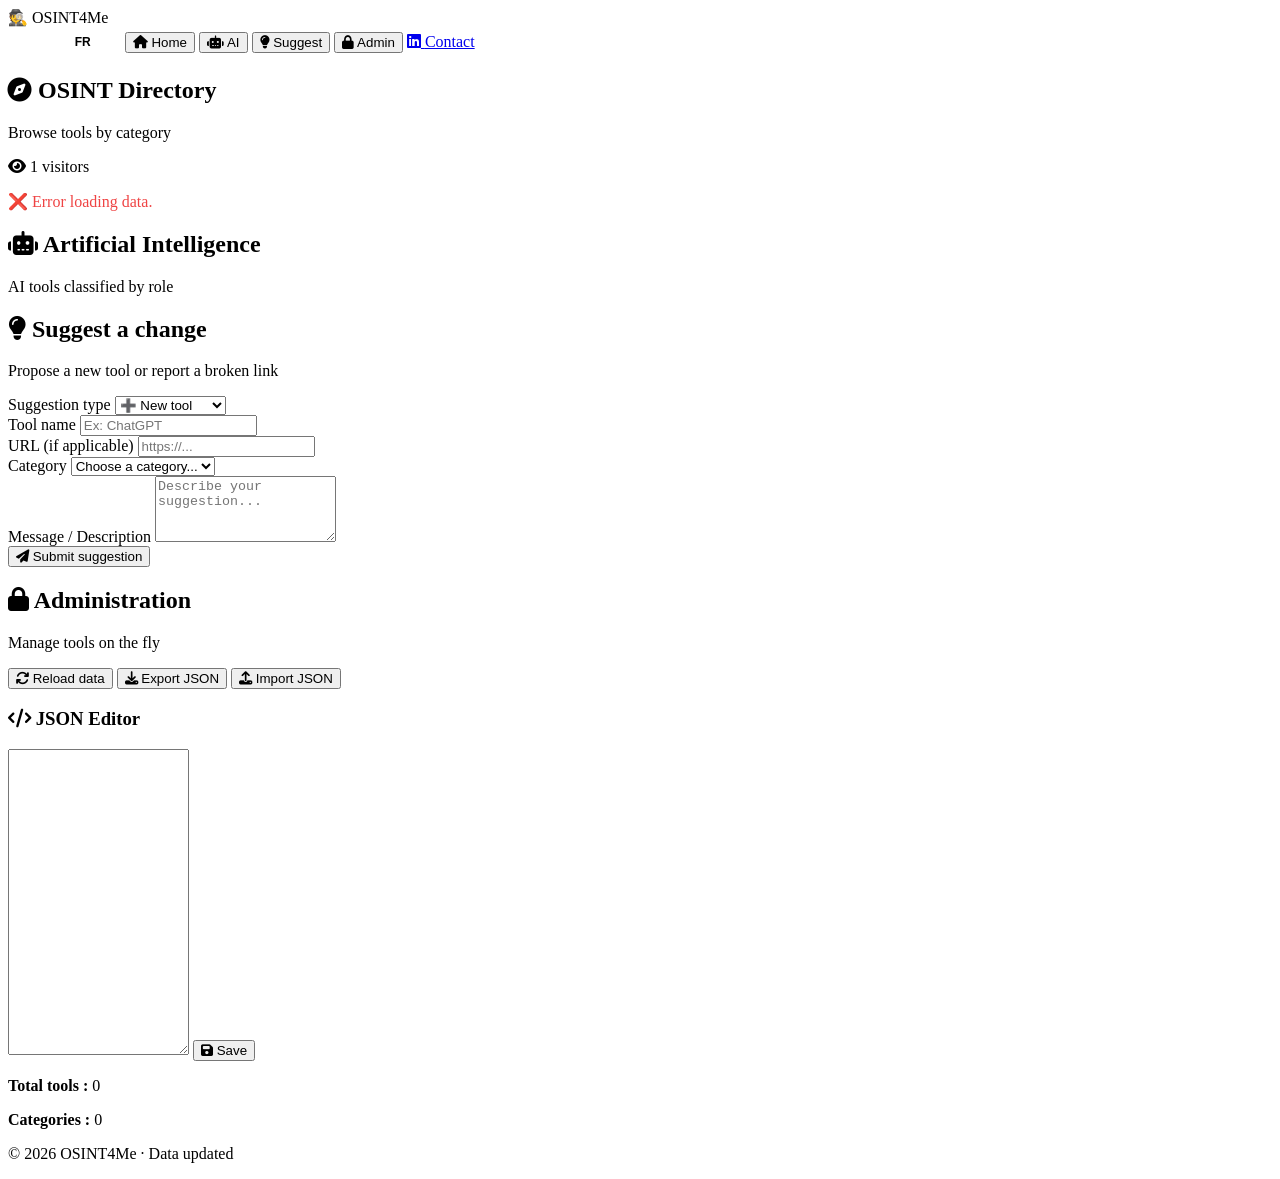
==== index.html @ 5a481a80 "Update LinkedIn profile link in index.html" ====
<!DOCTYPE html>
<html lang="en">
<head>
    <meta charset="UTF-8" />
    <meta name="viewport" content="width=device-width, initial-scale=1.0" />
    <title>OSINT4Me</title>
    <link rel="stylesheet" href="css/style.css" />
    <link rel="stylesheet" href="https://cdnjs.cloudflare.com/ajax/libs/font-awesome/6.5.1/css/all.min.css" />
</head>
<body>

    <!-- ===== NAVIGATION ===== -->
    <header>
        <div class="container">
            <div class="header-row">
                <div class="logo">
                    <span class="icon">🕵️</span>
                    <span class="title">OSINT4Me</span>
                </div>
                <div class="header-right">
                    <div class="lang-switcher">
                        <button class="lang-btn active" data-lang="en">EN</button>
                        <button class="lang-btn" data-lang="fr">FR</button>
                    </div>
                    <nav>
                        <button class="nav-btn active" data-page="home">
                            <i class="fas fa-home"></i> <span data-i18n="nav.home">Home</span>
                        </button>
                        <button class="nav-btn" data-page="ai">
                            <i class="fas fa-robot"></i> <span data-i18n="nav.ai">AI</span>
                        </button>
                        <button class="nav-btn" data-page="suggest">
                            <i class="fas fa-lightbulb"></i> <span data-i18n="nav.suggest">Suggest</span>
                        </button>
                        <button class="nav-btn" data-page="admin">
                            <i class="fas fa-lock"></i> <span data-i18n="nav.admin">Admin</span>
                        </button>
                        <a href="https://www.linkedin.com/in/mathieu-lai-b8860332/" target="_blank" class="contact-link">
                            <i class="fab fa-linkedin"></i> <span data-i18n="nav.contact">Contact</span>
                        </a>
                    </nav>
                </div>
            </div>
        </div>
    </header>

    <!-- ===== CONTENU PRINCIPAL ===== -->
    <main>
        <div class="container">

            <!-- PAGE ACCUEIL -->
            <div id="page-home" class="page active">
                <div class="page-header">
                    <h2><i class="fas fa-compass"></i> <span data-i18n="home.title">OSINT Directory</span></h2>
                    <p class="subtitle" data-i18n="home.subtitle">Browse tools by category</p>
                    <div class="visitor-counter">
                        <i class="fas fa-eye"></i>
                        <span id="visitor-count">0</span> <span data-i18n="home.visitors">visitors</span>
                    </div>
                </div>
                <div id="categories-container"></div>
            </div>

            <!-- PAGE IA -->
            <div id="page-ai" class="page">
                <div class="page-header">
                    <h2><i class="fas fa-robot"></i> <span data-i18n="ai.title">Artificial Intelligence</span></h2>
                    <p class="subtitle" data-i18n="ai.subtitle">AI tools classified by role</p>
                </div>
                <div id="ai-container"></div>
            </div>

            <!-- PAGE SUGGESTION -->
            <div id="page-suggest" class="page">
                <div class="page-header">
                    <h2><i class="fas fa-lightbulb"></i> <span data-i18n="suggest.title">Suggest a change</span></h2>
                    <p class="subtitle" data-i18n="suggest.subtitle">Propose a new tool or report a broken link</p>
                </div>
                <form id="suggest-form">
                    <div class="form-group">
                        <label data-i18n="suggest.type">Suggestion type</label>
                        <select id="suggest-type" required>
                            <option value="new" data-i18n="suggest.type_new">➕ New tool</option>
                            <option value="broken" data-i18n="suggest.type_broken">🔗 Broken link</option>
                            <option value="update" data-i18n="suggest.type_update">📝 Update tool</option>
                        </select>
                    </div>
                    <div class="form-group">
                        <label data-i18n="suggest.name">Tool name</label>
                        <input type="text" id="suggest-name" placeholder="Ex: ChatGPT" />
                    </div>
                    <div class="form-group">
                        <label data-i18n="suggest.url">URL (if applicable)</label>
                        <input type="url" id="suggest-url" placeholder="https://..." />
                    </div>
                    <div class="form-group">
                        <label data-i18n="suggest.category">Category</label>
                        <select id="suggest-category">
                            <option value="" data-i18n="suggest.category_choose">Choose a category...</option>
                        </select>
                    </div>
                    <div class="form-group">
                        <label data-i18n="suggest.message">Message / Description</label>
                        <textarea id="suggest-message" rows="4" placeholder="Describe your suggestion..." required></textarea>
                    </div>
                    <button type="submit" class="btn-primary">
                        <i class="fas fa-paper-plane"></i> <span data-i18n="suggest.submit">Submit suggestion</span>
                    </button>
                    <div id="suggest-feedback"></div>
                </form>
            </div>

            <!-- PAGE ADMIN -->
            <div id="page-admin" class="page">
                <div class="page-header">
                    <h2><i class="fas fa-lock"></i> <span data-i18n="admin.title">Administration</span></h2>
                    <p class="subtitle" data-i18n="admin.subtitle">Manage tools on the fly</p>
                </div>
                <div class="admin-panel">
                    <div class="admin-tools">
                        <button id="admin-refresh" class="btn-secondary">
                            <i class="fas fa-sync"></i> <span data-i18n="admin.refresh">Reload data</span>
                        </button>
                        <button id="admin-export" class="btn-secondary">
                            <i class="fas fa-download"></i> <span data-i18n="admin.export">Export JSON</span>
                        </button>
                        <button id="admin-import" class="btn-secondary">
                            <i class="fas fa-upload"></i> <span data-i18n="admin.import">Import JSON</span>
                        </button>
                        <input type="file" id="admin-file-input" accept=".json" style="display:none;" />
                    </div>
                    <div class="admin-editor">
                        <h3><i class="fas fa-code"></i> <span data-i18n="admin.editor">JSON Editor</span></h3>
                        <textarea id="admin-editor" rows="20" spellcheck="false"></textarea>
                        <button id="admin-save" class="btn-primary">
                            <i class="fas fa-save"></i> <span data-i18n="admin.save">Save</span>
                        </button>
                        <div id="admin-feedback"></div>
                    </div>
                    <div class="admin-stats">
                        <p><strong data-i18n="admin.total">Total tools :</strong> <span id="admin-total">0</span></p>
                        <p><strong data-i18n="admin.categories">Categories :</strong> <span id="admin-categories">0</span></p>
                    </div>
                </div>
            </div>

        </div>
    </main>

    <!-- ===== FOOTER ===== -->
    <footer>
        <div class="container">
            <p>© 2026 OSINT4Me · <span data-i18n="footer.updated">Data updated</span> <span id="update-date"></span></p>
        </div>
    </footer>

    <script src="js/main.js"></script>
</body>
</html>
---- css/style.css ----
/* ===== AJOUTER À LA FIN DU FICHIER ===== */

/* Langue switcher */
.lang-switcher {
    display: flex;
    gap: 4px;
    background: var(--bg-primary);
    border-radius: 30px;
    padding: 4px;
    border: 1px solid var(--border-color);
}

.lang-btn {
    background: transparent;
    border: none;
    color: var(--text-secondary);
    padding: 4px 14px;
    border-radius: 30px;
    font-size: 0.75rem;
    font-weight: 600;
    cursor: pointer;
    transition: all var(--transition);
}

.lang-btn:hover {
    color: var(--text-primary);
}

.lang-btn.active {
    background: var(--accent-blue);
    color: #fff;
}

.header-right {
    display: flex;
    align-items: center;
    gap: 16px;
    flex-wrap: wrap;
}

@media (max-width: 700px) {
    .header-right {
        flex-direction: column;
        align-items: stretch;
        width: 100%;
    }
    .lang-switcher {
        align-self: center;
    }
}
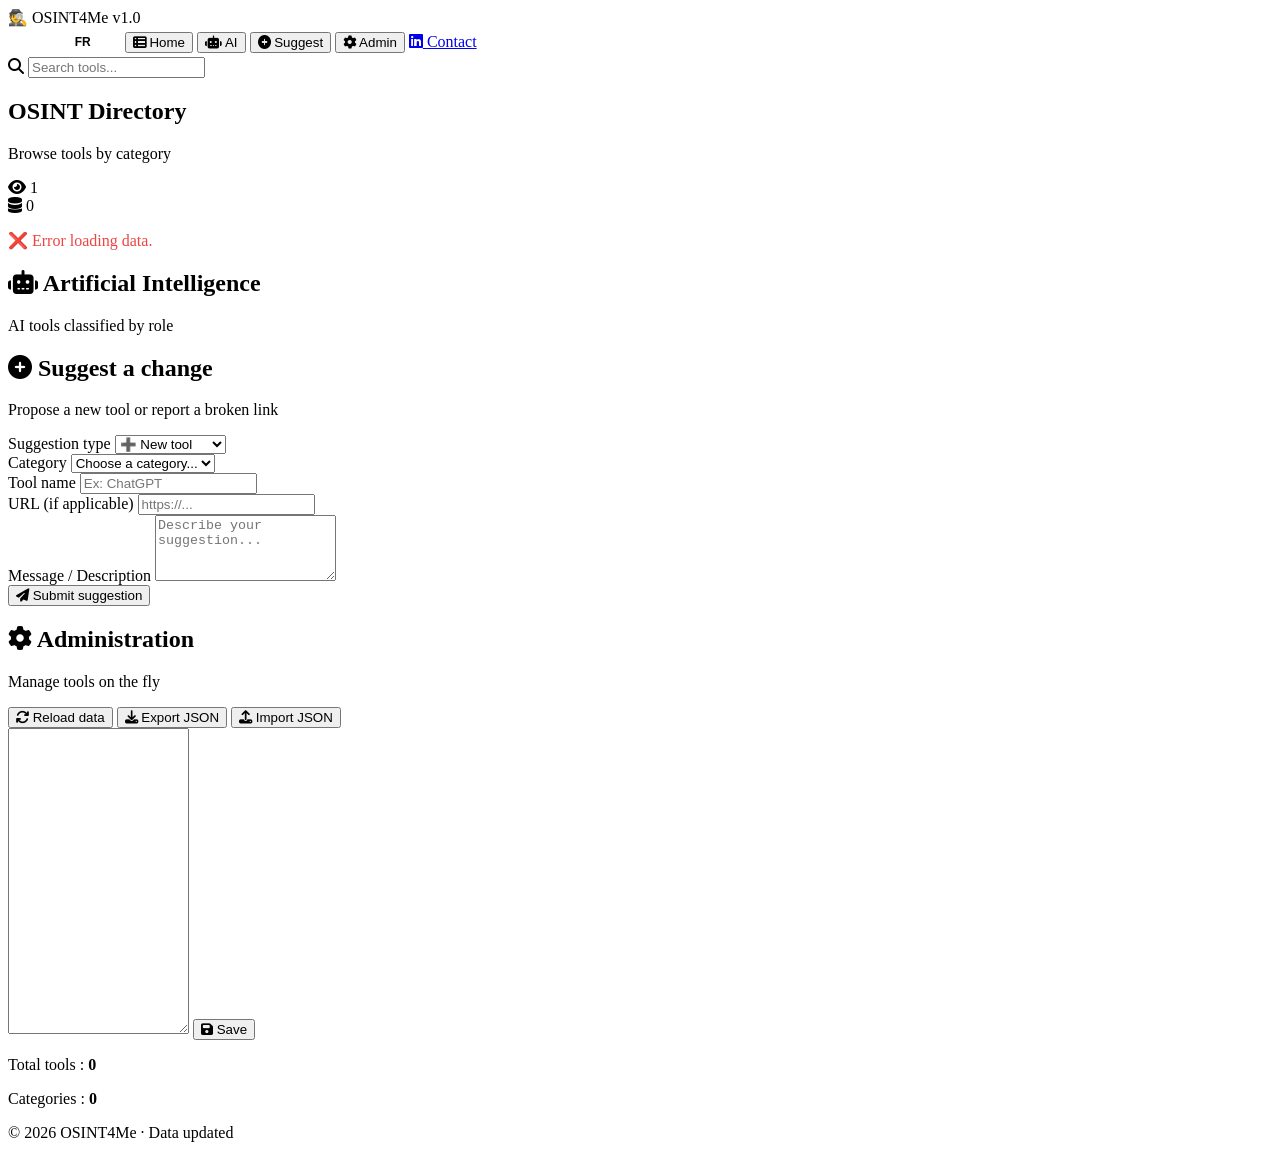
==== commit 44c957ed: "Refactor header and navigation elements in index.html" ====
--- a/index.html
+++ b/index.html
@@ -9,13 +9,14 @@
 </head>
 <body>
 
-    <!-- ===== NAVIGATION ===== -->
+    <!-- ===== HEADER ===== -->
     <header>
         <div class="container">
             <div class="header-row">
                 <div class="logo">
                     <span class="icon">🕵️</span>
                     <span class="title">OSINT4Me</span>
+                    <span class="version">v1.0</span>
                 </div>
                 <div class="header-right">
                     <div class="lang-switcher">
@@ -24,38 +25,51 @@
                     </div>
                     <nav>
                         <button class="nav-btn active" data-page="home">
-                            <i class="fas fa-home"></i> <span data-i18n="nav.home">Home</span>
+                            <i class="fas fa-th-list"></i> <span data-i18n="nav.home">Tools</span>
                         </button>
                         <button class="nav-btn" data-page="ai">
                             <i class="fas fa-robot"></i> <span data-i18n="nav.ai">AI</span>
                         </button>
                         <button class="nav-btn" data-page="suggest">
-                            <i class="fas fa-lightbulb"></i> <span data-i18n="nav.suggest">Suggest</span>
+                            <i class="fas fa-plus-circle"></i> <span data-i18n="nav.suggest">Suggest</span>
                         </button>
                         <button class="nav-btn" data-page="admin">
-                            <i class="fas fa-lock"></i> <span data-i18n="nav.admin">Admin</span>
+                            <i class="fas fa-cog"></i> <span data-i18n="nav.admin">Admin</span>
                         </button>
-                        <a href="https://www.linkedin.com/in/mathieu-lai-b8860332/" target="_blank" class="contact-link">
+                        <a href="https://www.linkedin.com/in/votreprofil" target="_blank" class="contact-link">
                             <i class="fab fa-linkedin"></i> <span data-i18n="nav.contact">Contact</span>
                         </a>
                     </nav>
                 </div>
             </div>
+            <!-- Barre de recherche -->
+            <div class="search-bar">
+                <i class="fas fa-search"></i>
+                <input type="text" id="searchInput" placeholder="Search tools..." data-i18n-placeholder="search.placeholder" />
+            </div>
         </div>
     </header>
 
-    <!-- ===== CONTENU PRINCIPAL ===== -->
+    <!-- ===== MAIN ===== -->
     <main>
         <div class="container">
 
             <!-- PAGE ACCUEIL -->
             <div id="page-home" class="page active">
                 <div class="page-header">
-                    <h2><i class="fas fa-compass"></i> <span data-i18n="home.title">OSINT Directory</span></h2>
-                    <p class="subtitle" data-i18n="home.subtitle">Browse tools by category</p>
-                    <div class="visitor-counter">
-                        <i class="fas fa-eye"></i>
-                        <span id="visitor-count">0</span> <span data-i18n="home.visitors">visitors</span>
+                    <div class="header-left">
+                        <h2><span data-i18n="home.title">OSINT Tools</span></h2>
+                        <p class="subtitle" data-i18n="home.subtitle">Browse by category</p>
+                    </div>
+                    <div class="header-right-stats">
+                        <div class="visitor-counter">
+                            <i class="fas fa-eye"></i>
+                            <span id="visitor-count">0</span>
+                        </div>
+                        <div class="tools-counter">
+                            <i class="fas fa-database"></i>
+                            <span id="tools-count">0</span>
+                        </div>
                     </div>
                 </div>
                 <div id="categories-container"></div>
@@ -65,7 +79,7 @@
             <div id="page-ai" class="page">
                 <div class="page-header">
                     <h2><i class="fas fa-robot"></i> <span data-i18n="ai.title">Artificial Intelligence</span></h2>
-                    <p class="subtitle" data-i18n="ai.subtitle">AI tools classified by role</p>
+                    <p class="subtitle" data-i18n="ai.subtitle">AI tools by role</p>
                 </div>
                 <div id="ai-container"></div>
             </div>
@@ -73,38 +87,42 @@
             <!-- PAGE SUGGESTION -->
             <div id="page-suggest" class="page">
                 <div class="page-header">
-                    <h2><i class="fas fa-lightbulb"></i> <span data-i18n="suggest.title">Suggest a change</span></h2>
-                    <p class="subtitle" data-i18n="suggest.subtitle">Propose a new tool or report a broken link</p>
+                    <h2><i class="fas fa-plus-circle"></i> <span data-i18n="suggest.title">Suggest a change</span></h2>
+                    <p class="subtitle" data-i18n="suggest.subtitle">Propose new tools or report broken links</p>
                 </div>
                 <form id="suggest-form">
-                    <div class="form-group">
-                        <label data-i18n="suggest.type">Suggestion type</label>
-                        <select id="suggest-type" required>
-                            <option value="new" data-i18n="suggest.type_new">➕ New tool</option>
-                            <option value="broken" data-i18n="suggest.type_broken">🔗 Broken link</option>
-                            <option value="update" data-i18n="suggest.type_update">📝 Update tool</option>
-                        </select>
+                    <div class="form-row">
+                        <div class="form-group">
+                            <label data-i18n="suggest.type">Type</label>
+                            <select id="suggest-type" required>
+                                <option value="new" data-i18n="suggest.type_new">➕ New tool</option>
+                                <option value="broken" data-i18n="suggest.type_broken">🔗 Broken link</option>
+                                <option value="update" data-i18n="suggest.type_update">📝 Update</option>
+                            </select>
+                        </div>
+                        <div class="form-group">
+                            <label data-i18n="suggest.category">Category</label>
+                            <select id="suggest-category">
+                                <option value="" data-i18n="suggest.category_choose">Choose...</option>
+                            </select>
+                        </div>
+                    </div>
+                    <div class="form-row">
+                        <div class="form-group">
+                            <label data-i18n="suggest.name">Tool name</label>
+                            <input type="text" id="suggest-name" placeholder="Ex: ChatGPT" />
+                        </div>
+                        <div class="form-group">
+                            <label data-i18n="suggest.url">URL</label>
+                            <input type="url" id="suggest-url" placeholder="https://..." />
+                        </div>
                     </div>
                     <div class="form-group">
-                        <label data-i18n="suggest.name">Tool name</label>
-                        <input type="text" id="suggest-name" placeholder="Ex: ChatGPT" />
-                    </div>
-                    <div class="form-group">
-                        <label data-i18n="suggest.url">URL (if applicable)</label>
-                        <input type="url" id="suggest-url" placeholder="https://..." />
-                    </div>
-                    <div class="form-group">
-                        <label data-i18n="suggest.category">Category</label>
-                        <select id="suggest-category">
-                            <option value="" data-i18n="suggest.category_choose">Choose a category...</option>
-                        </select>
-                    </div>
-                    <div class="form-group">
-                        <label data-i18n="suggest.message">Message / Description</label>
+                        <label data-i18n="suggest.message">Message</label>
                         <textarea id="suggest-message" rows="4" placeholder="Describe your suggestion..." required></textarea>
                     </div>
                     <button type="submit" class="btn-primary">
-                        <i class="fas fa-paper-plane"></i> <span data-i18n="suggest.submit">Submit suggestion</span>
+                        <i class="fas fa-paper-plane"></i> <span data-i18n="suggest.submit">Submit</span>
                     </button>
                     <div id="suggest-feedback"></div>
                 </form>
@@ -113,33 +131,24 @@
             <!-- PAGE ADMIN -->
             <div id="page-admin" class="page">
                 <div class="page-header">
-                    <h2><i class="fas fa-lock"></i> <span data-i18n="admin.title">Administration</span></h2>
-                    <p class="subtitle" data-i18n="admin.subtitle">Manage tools on the fly</p>
+                    <h2><i class="fas fa-cog"></i> <span data-i18n="admin.title">Administration</span></h2>
+                    <p class="subtitle" data-i18n="admin.subtitle">Manage tools.json</p>
                 </div>
                 <div class="admin-panel">
                     <div class="admin-tools">
-                        <button id="admin-refresh" class="btn-secondary">
-                            <i class="fas fa-sync"></i> <span data-i18n="admin.refresh">Reload data</span>
-                        </button>
-                        <button id="admin-export" class="btn-secondary">
-                            <i class="fas fa-download"></i> <span data-i18n="admin.export">Export JSON</span>
-                        </button>
-                        <button id="admin-import" class="btn-secondary">
-                            <i class="fas fa-upload"></i> <span data-i18n="admin.import">Import JSON</span>
-                        </button>
+                        <button id="admin-refresh" class="btn-secondary"><i class="fas fa-sync"></i> <span data-i18n="admin.refresh">Reload</span></button>
+                        <button id="admin-export" class="btn-secondary"><i class="fas fa-download"></i> <span data-i18n="admin.export">Export</span></button>
+                        <button id="admin-import" class="btn-secondary"><i class="fas fa-upload"></i> <span data-i18n="admin.import">Import</span></button>
                         <input type="file" id="admin-file-input" accept=".json" style="display:none;" />
                     </div>
                     <div class="admin-editor">
-                        <h3><i class="fas fa-code"></i> <span data-i18n="admin.editor">JSON Editor</span></h3>
                         <textarea id="admin-editor" rows="20" spellcheck="false"></textarea>
-                        <button id="admin-save" class="btn-primary">
-                            <i class="fas fa-save"></i> <span data-i18n="admin.save">Save</span>
-                        </button>
+                        <button id="admin-save" class="btn-primary"><i class="fas fa-save"></i> <span data-i18n="admin.save">Save</span></button>
                         <div id="admin-feedback"></div>
                     </div>
                     <div class="admin-stats">
-                        <p><strong data-i18n="admin.total">Total tools :</strong> <span id="admin-total">0</span></p>
-                        <p><strong data-i18n="admin.categories">Categories :</strong> <span id="admin-categories">0</span></p>
+                        <p><span data-i18n="admin.total">Total</span> <strong id="admin-total">0</strong></p>
+                        <p><span data-i18n="admin.categories">Categories</span> <strong id="admin-categories">0</strong></p>
                     </div>
                 </div>
             </div>
@@ -150,7 +159,7 @@
     <!-- ===== FOOTER ===== -->
     <footer>
         <div class="container">
-            <p>© 2026 OSINT4Me · <span data-i18n="footer.updated">Data updated</span> <span id="update-date"></span></p>
+            <p>© 2026 OSINT4Me · <span data-i18n="footer.updated">Updated</span> <span id="update-date"></span></p>
         </div>
     </footer>
 
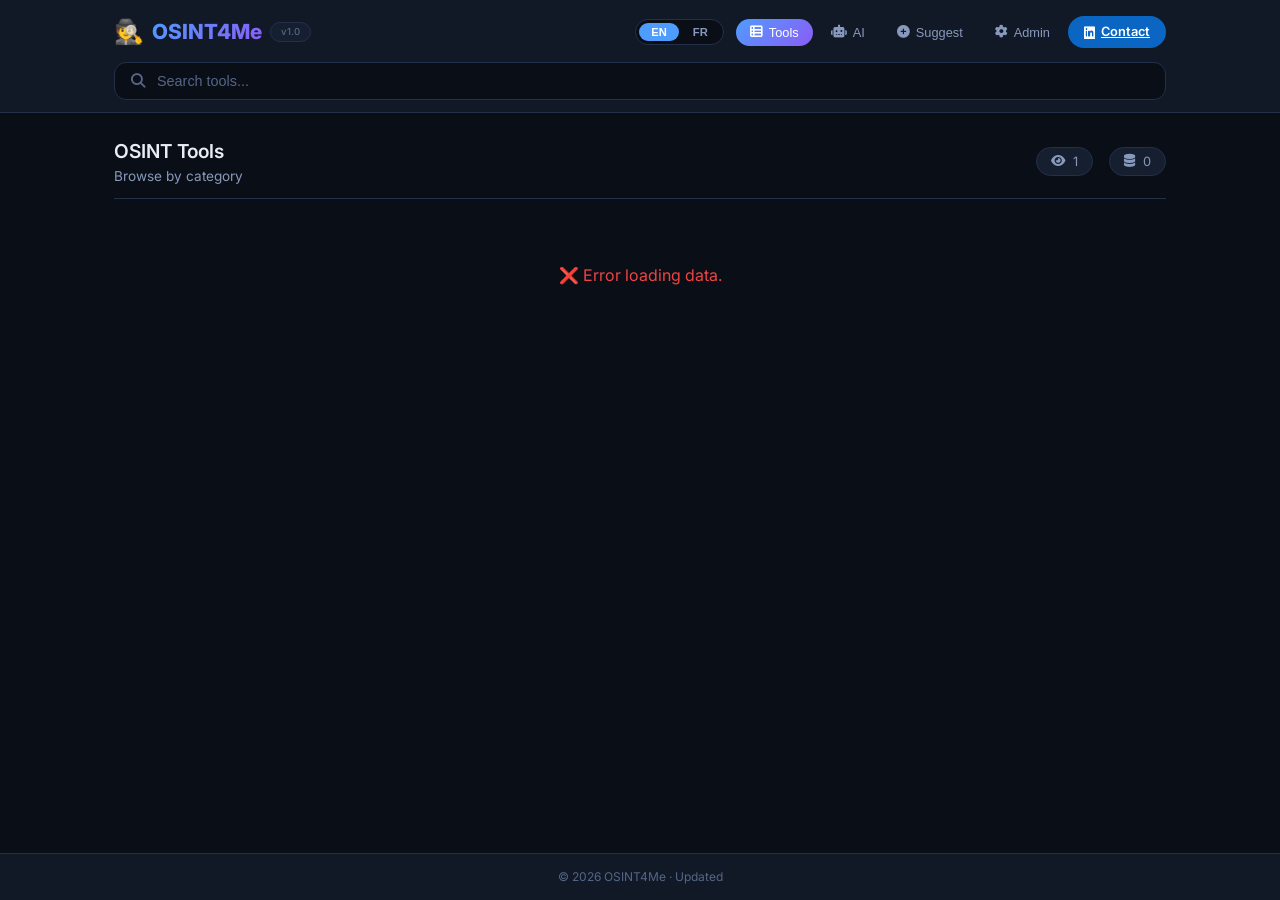
==== commit a374fd72: "Update index.html" ====
--- a/index.html
+++ b/index.html
@@ -36,7 +36,7 @@
                         <button class="nav-btn" data-page="admin">
                             <i class="fas fa-cog"></i> <span data-i18n="nav.admin">Admin</span>
                         </button>
-                        <a href="https://www.linkedin.com/in/votreprofil" target="_blank" class="contact-link">
+                        <a href="https://www.linkedin.com/in/mathieu-lai-b8860332/" target="_blank" class="contact-link">
                             <i class="fab fa-linkedin"></i> <span data-i18n="nav.contact">Contact</span>
                         </a>
                     </nav>
--- a/css/style.css
+++ b/css/style.css
@@ -1,12 +1,110 @@
-/* ===== AJOUTER À LA FIN DU FICHIER ===== */
-
-/* Langue switcher */
+/* ===== IMPORTS ===== */
+@import url('https://fonts.googleapis.com/css2?family=Inter:wght@400;500;600;700;800&display=swap');
+
+/* ===== RESET ===== */
+* {
+    margin: 0;
+    padding: 0;
+    box-sizing: border-box;
+}
+
+:root {
+    --bg-primary: #0a0e17;
+    --bg-secondary: #111927;
+    --bg-card: #151f30;
+    --bg-card-hover: #1c2a40;
+    --border-color: #23304a;
+    --text-primary: #e8edf5;
+    --text-secondary: #8899bb;
+    --text-muted: #556688;
+    --accent-blue: #4f9cff;
+    --accent-purple: #8b5cf6;
+    --accent-cyan: #22d3ee;
+    --accent-green: #34d399;
+    --accent-pink: #ec4899;
+    --radius: 12px;
+    --radius-sm: 8px;
+    --shadow: 0 4px 20px rgba(0, 0, 0, 0.4);
+    --transition: 0.2s ease;
+}
+
+body {
+    font-family: 'Inter', -apple-system, sans-serif;
+    background: var(--bg-primary);
+    color: var(--text-primary);
+    min-height: 100vh;
+    display: flex;
+    flex-direction: column;
+    line-height: 1.5;
+}
+
+.container {
+    max-width: 1100px;
+    margin: 0 auto;
+    padding: 0 24px;
+}
+
+/* ===== HEADER ===== */
+header {
+    background: var(--bg-secondary);
+    border-bottom: 1px solid var(--border-color);
+    padding: 14px 0 12px;
+    position: sticky;
+    top: 0;
+    z-index: 100;
+    backdrop-filter: blur(12px);
+}
+
+.header-row {
+    display: flex;
+    justify-content: space-between;
+    align-items: center;
+    flex-wrap: wrap;
+    gap: 10px;
+    margin-bottom: 12px;
+}
+
+.logo {
+    display: flex;
+    align-items: center;
+    gap: 8px;
+    font-size: 1.3rem;
+    font-weight: 800;
+}
+
+.logo .icon {
+    font-size: 1.5rem;
+}
+
+.logo .title {
+    background: linear-gradient(135deg, var(--accent-blue), var(--accent-purple));
+    -webkit-background-clip: text;
+    -webkit-text-fill-color: transparent;
+}
+
+.logo .version {
+    font-size: 0.6rem;
+    font-weight: 500;
+    color: var(--text-muted);
+    background: var(--bg-card);
+    padding: 2px 10px;
+    border-radius: 30px;
+    border: 1px solid var(--border-color);
+}
+
+.header-right {
+    display: flex;
+    align-items: center;
+    gap: 12px;
+    flex-wrap: wrap;
+}
+
 .lang-switcher {
     display: flex;
-    gap: 4px;
+    gap: 2px;
     background: var(--bg-primary);
     border-radius: 30px;
-    padding: 4px;
+    padding: 3px;
     border: 1px solid var(--border-color);
 }
 
@@ -14,9 +112,9 @@
     background: transparent;
     border: none;
     color: var(--text-secondary);
-    padding: 4px 14px;
-    border-radius: 30px;
-    font-size: 0.75rem;
+    padding: 3px 12px;
+    border-radius: 30px;
+    font-size: 0.7rem;
     font-weight: 600;
     cursor: pointer;
     transition: all var(--transition);
@@ -25,26 +123,604 @@
 .lang-btn:hover {
     color: var(--text-primary);
 }
-
 .lang-btn.active {
     background: var(--accent-blue);
     color: #fff;
 }
 
-.header-right {
-    display: flex;
-    align-items: center;
+nav {
+    display: flex;
+    flex-wrap: wrap;
+    align-items: center;
+    gap: 4px;
+}
+
+nav .nav-btn {
+    background: transparent;
+    border: none;
+    color: var(--text-secondary);
+    padding: 6px 14px;
+    border-radius: 30px;
+    cursor: pointer;
+    font-weight: 500;
+    font-size: 0.8rem;
+    transition: all var(--transition);
+    display: flex;
+    align-items: center;
+    gap: 6px;
+}
+
+nav .nav-btn:hover {
+    color: var(--text-primary);
+    background: var(--bg-card);
+}
+
+nav .nav-btn.active {
+    color: #fff;
+    background: linear-gradient(135deg, var(--accent-blue), var(--accent-purple));
+}
+
+nav .contact-link {
+    display: flex;
+    align-items: center;
+    gap: 6px;
+    padding: 6px 16px;
+    border-radius: 30px;
+    background: #0a66c2;
+    color: #fff !important;
+    font-weight: 600;
+    font-size: 0.8rem;
+    transition: all var(--transition);
+}
+
+nav .contact-link:hover {
+    background: #0a5ba8;
+    transform: scale(1.02);
+}
+
+/* ===== SEARCH BAR ===== */
+.search-bar {
+    display: flex;
+    align-items: center;
+    background: var(--bg-primary);
+    border: 1px solid var(--border-color);
+    border-radius: var(--radius);
+    padding: 0 16px;
+    transition: border var(--transition);
+}
+
+.search-bar:focus-within {
+    border-color: var(--accent-blue);
+    box-shadow: 0 0 0 3px rgba(79, 156, 255, 0.1);
+}
+
+.search-bar i {
+    color: var(--text-muted);
+    font-size: 0.9rem;
+    margin-right: 12px;
+}
+
+.search-bar input {
+    background: transparent;
+    border: none;
+    padding: 10px 0;
+    color: var(--text-primary);
+    font-size: 0.9rem;
+    width: 100%;
+    outline: none;
+}
+
+.search-bar input::placeholder {
+    color: var(--text-muted);
+}
+
+/* ===== PAGES ===== */
+.page {
+    display: none;
+    padding: 24px 0 40px;
+    animation: fadeIn 0.25s ease;
+}
+
+.page.active {
+    display: block;
+}
+
+@keyframes fadeIn {
+    from { opacity: 0; transform: translateY(6px); }
+    to { opacity: 1; transform: translateY(0); }
+}
+
+.page-header {
+    display: flex;
+    justify-content: space-between;
+    align-items: center;
+    flex-wrap: wrap;
+    gap: 12px;
+    margin-bottom: 24px;
+    padding-bottom: 12px;
+    border-bottom: 1px solid var(--border-color);
+}
+
+.page-header h2 {
+    font-size: 1.2rem;
+    font-weight: 600;
+    display: flex;
+    align-items: center;
+    gap: 10px;
+}
+
+.page-header .subtitle {
+    color: var(--text-secondary);
+    font-size: 0.85rem;
+    font-weight: 400;
+}
+
+.header-right-stats {
+    display: flex;
     gap: 16px;
+    font-size: 0.8rem;
+    color: var(--text-secondary);
+}
+
+.header-right-stats i {
+    margin-right: 4px;
+}
+
+.visitor-counter, .tools-counter {
+    display: flex;
+    align-items: center;
+    gap: 4px;
+    background: var(--bg-card);
+    padding: 4px 14px;
+    border-radius: 30px;
+    border: 1px solid var(--border-color);
+}
+
+/* ===== CATEGORIES ===== */
+.category-block {
+    margin-bottom: 16px;
+    border: 1px solid var(--border-color);
+    border-radius: var(--radius);
+    background: var(--bg-secondary);
+    overflow: hidden;
+    transition: border-color var(--transition);
+}
+
+.category-block:hover {
+    border-color: var(--accent-blue);
+}
+
+.category-header {
+    display: flex;
+    justify-content: space-between;
+    align-items: center;
+    padding: 12px 18px;
+    cursor: pointer;
+    user-select: none;
+    transition: background var(--transition);
+}
+
+.category-header:hover {
+    background: var(--bg-card);
+}
+
+.category-header .cat-name {
+    font-weight: 600;
+    font-size: 0.95rem;
+    letter-spacing: 0.3px;
+    display: flex;
+    align-items: center;
+    gap: 10px;
+}
+
+.category-header .cat-name .badge {
+    background: var(--bg-card);
+    color: var(--text-secondary);
+    font-size: 0.6rem;
+    font-weight: 700;
+    padding: 2px 12px;
+    border-radius: 30px;
+    border: 1px solid var(--border-color);
+}
+
+.category-header .arrow {
+    color: var(--text-muted);
+    transition: transform var(--transition);
+    font-size: 0.8rem;
+}
+
+.category-header .arrow.open {
+    transform: rotate(180deg);
+}
+
+.tool-list {
+    max-height: 0;
+    overflow: hidden;
+    transition: max-height 0.35s ease, padding 0.25s ease;
+    padding: 0 18px;
+}
+
+.tool-list.open {
+    max-height: 8000px;
+    padding: 0 18px 16px 18px;
+}
+
+.tool-item {
+    display: flex;
+    justify-content: space-between;
+    align-items: center;
+    padding: 7px 10px;
+    border-bottom: 1px solid var(--border-color);
+    transition: background var(--transition);
+    border-radius: var(--radius-sm);
+}
+
+.tool-item:last-child {
+    border-bottom: none;
+}
+
+.tool-item:hover {
+    background: var(--bg-card);
+}
+
+.tool-item .name {
+    font-weight: 400;
+    font-size: 0.9rem;
+    color: var(--text-primary);
+}
+
+.tool-item .go-link {
+    background: var(--accent-blue);
+    color: #fff !important;
+    padding: 2px 14px;
+    border-radius: 30px;
+    font-size: 0.7rem;
+    font-weight: 600;
+    transition: all var(--transition);
+    white-space: nowrap;
+    text-decoration: none;
+}
+
+.tool-item .go-link:hover {
+    background: var(--accent-purple);
+    transform: scale(1.04);
+}
+
+/* ===== AI PAGE ===== */
+.ai-grid {
+    display: grid;
+    grid-template-columns: repeat(auto-fill, minmax(240px, 1fr));
+    gap: 16px;
+}
+
+.ai-card {
+    background: var(--bg-secondary);
+    border: 1px solid var(--border-color);
+    border-radius: var(--radius);
+    padding: 16px 18px;
+    transition: all var(--transition);
+}
+
+.ai-card:hover {
+    border-color: var(--accent-cyan);
+    transform: translateY(-3px);
+    box-shadow: var(--shadow);
+}
+
+.ai-card .ai-icon {
+    font-size: 1.6rem;
+    margin-bottom: 4px;
+}
+.ai-card h3 {
+    font-size: 0.95rem;
+    font-weight: 600;
+}
+.ai-card .ai-role {
+    color: var(--accent-cyan);
+    font-size: 0.65rem;
+    font-weight: 600;
+    text-transform: uppercase;
+    letter-spacing: 0.5px;
+}
+.ai-card .ai-desc {
+    color: var(--text-secondary);
+    font-size: 0.8rem;
+    margin: 8px 0 12px;
+}
+.ai-card .go-link {
+    background: var(--accent-cyan);
+    color: #0a0e17 !important;
+    padding: 3px 16px;
+    border-radius: 30px;
+    font-size: 0.75rem;
+    font-weight: 600;
+    transition: all var(--transition);
+    text-decoration: none;
+    display: inline-block;
+}
+.ai-card .go-link:hover {
+    background: #fff;
+    transform: scale(1.04);
+}
+
+.ai-section-title {
+    color: var(--accent-cyan);
+    font-size: 0.95rem;
+    font-weight: 600;
+    margin-bottom: 12px;
+    padding-bottom: 6px;
+    border-bottom: 1px solid var(--border-color);
+}
+
+/* ===== FORM ===== */
+#suggest-form {
+    background: var(--bg-secondary);
+    border: 1px solid var(--border-color);
+    border-radius: var(--radius);
+    padding: 24px 28px;
+    max-width: 700px;
+}
+
+.form-row {
+    display: grid;
+    grid-template-columns: 1fr 1fr;
+    gap: 16px;
+}
+
+.form-group {
+    margin-bottom: 14px;
+}
+
+.form-group label {
+    display: block;
+    font-weight: 500;
+    margin-bottom: 4px;
+    color: var(--text-secondary);
+    font-size: 0.8rem;
+    text-transform: uppercase;
+    letter-spacing: 0.4px;
+}
+
+.form-group input,
+.form-group select,
+.form-group textarea {
+    width: 100%;
+    padding: 10px 14px;
+    border-radius: var(--radius-sm);
+    border: 1px solid var(--border-color);
+    background: var(--bg-primary);
+    color: var(--text-primary);
+    font-size: 0.9rem;
+    transition: border var(--transition);
+    font-family: inherit;
+}
+
+.form-group input:focus,
+.form-group select:focus,
+.form-group textarea:focus {
+    outline: none;
+    border-color: var(--accent-blue);
+    box-shadow: 0 0 0 3px rgba(79, 156, 255, 0.1);
+}
+
+.btn-primary {
+    background: linear-gradient(135deg, var(--accent-blue), var(--accent-purple));
+    color: #fff !important;
+    border: none;
+    padding: 10px 28px;
+    border-radius: 30px;
+    font-weight: 600;
+    font-size: 0.9rem;
+    cursor: pointer;
+    transition: all var(--transition);
+    display: inline-flex;
+    align-items: center;
+    gap: 8px;
+}
+
+.btn-primary:hover {
+    transform: scale(1.02);
+    box-shadow: 0 4px 16px rgba(79, 156, 255, 0.3);
+}
+
+.btn-secondary {
+    background: var(--bg-card);
+    color: var(--text-primary);
+    border: 1px solid var(--border-color);
+    padding: 6px 16px;
+    border-radius: 30px;
+    font-weight: 500;
+    font-size: 0.8rem;
+    cursor: pointer;
+    transition: all var(--transition);
+    display: inline-flex;
+    align-items: center;
+    gap: 6px;
+}
+
+.btn-secondary:hover {
+    background: var(--bg-card-hover);
+    border-color: var(--accent-blue);
+}
+
+#suggest-feedback {
+    margin-top: 14px;
+    padding: 10px 16px;
+    border-radius: var(--radius-sm);
+    display: none;
+}
+
+#suggest-feedback.success {
+    display: block;
+    background: rgba(52, 211, 153, 0.12);
+    border: 1px solid var(--accent-green);
+    color: var(--accent-green);
+}
+#suggest-feedback.error {
+    display: block;
+    background: rgba(239, 68, 68, 0.12);
+    border: 1px solid #ef4444;
+    color: #ef4444;
+}
+
+/* ===== ADMIN ===== */
+.admin-panel {
+    display: grid;
+    grid-template-columns: 2fr 1fr;
+    gap: 24px;
+}
+
+.admin-editor {
+    background: var(--bg-secondary);
+    border: 1px solid var(--border-color);
+    border-radius: var(--radius);
+    padding: 18px 20px;
+}
+
+.admin-editor textarea {
+    width: 100%;
+    padding: 12px;
+    border-radius: var(--radius-sm);
+    border: 1px solid var(--border-color);
+    background: var(--bg-primary);
+    color: var(--text-primary);
+    font-family: 'Monaco', 'Consolas', monospace;
+    font-size: 0.75rem;
+    resize: vertical;
+    line-height: 1.5;
+}
+
+.admin-editor textarea:focus {
+    outline: none;
+    border-color: var(--accent-blue);
+}
+
+.admin-editor .btn-primary {
+    margin-top: 12px;
+}
+
+.admin-stats {
+    background: var(--bg-secondary);
+    border: 1px solid var(--border-color);
+    border-radius: var(--radius);
+    padding: 20px 24px;
+    align-self: start;
+}
+
+.admin-stats p {
+    display: flex;
+    justify-content: space-between;
+    padding: 8px 0;
+    border-bottom: 1px solid var(--border-color);
+    font-size: 0.9rem;
+}
+
+.admin-stats p:last-child {
+    border-bottom: none;
+}
+
+.admin-stats strong {
+    color: var(--accent-cyan);
+}
+
+.admin-tools {
+    display: flex;
     flex-wrap: wrap;
+    gap: 8px;
+    margin-bottom: 16px;
+}
+
+#admin-feedback {
+    margin-top: 10px;
+    padding: 8px 14px;
+    border-radius: var(--radius-sm);
+    display: none;
+}
+
+#admin-feedback.success {
+    display: block;
+    background: rgba(52, 211, 153, 0.12);
+    border: 1px solid var(--accent-green);
+    color: var(--accent-green);
+}
+#admin-feedback.error {
+    display: block;
+    background: rgba(239, 68, 68, 0.12);
+    border: 1px solid #ef4444;
+    color: #ef4444;
+}
+
+/* ===== FOOTER ===== */
+footer {
+    border-top: 1px solid var(--border-color);
+    padding: 14px 0;
+    background: var(--bg-secondary);
+    text-align: center;
+    color: var(--text-muted);
+    font-size: 0.75rem;
+    margin-top: auto;
+}
+
+/* ===== RESPONSIVE ===== */
+@media (max-width: 850px) {
+    .admin-panel {
+        grid-template-columns: 1fr;
+    }
 }
 
 @media (max-width: 700px) {
+    .header-row {
+        flex-direction: column;
+        align-items: stretch;
+    }
     .header-right {
         flex-direction: column;
         align-items: stretch;
+    }
+    nav {
+        justify-content: center;
+    }
+    .form-row {
+        grid-template-columns: 1fr;
+    }
+    .page-header {
+        flex-direction: column;
+        align-items: flex-start;
+    }
+    .header-right-stats {
         width: 100%;
-    }
-    .lang-switcher {
-        align-self: center;
-    }
-}
+        justify-content: flex-start;
+    }
+}
+
+@media (max-width: 480px) {
+    .logo .title {
+        font-size: 1.1rem;
+    }
+    nav .nav-btn {
+        padding: 4px 10px;
+        font-size: 0.7rem;
+    }
+    nav .contact-link {
+        padding: 4px 12px;
+        font-size: 0.7rem;
+    }
+    .category-header {
+        padding: 10px 14px;
+    }
+    .category-header .cat-name {
+        font-size: 0.8rem;
+    }
+    .tool-item {
+        padding: 5px 6px;
+        flex-wrap: wrap;
+        gap: 4px;
+    }
+    .tool-item .name {
+        font-size: 0.8rem;
+        width: 100%;
+    }
+    .ai-grid {
+        grid-template-columns: 1fr;
+    }
+}
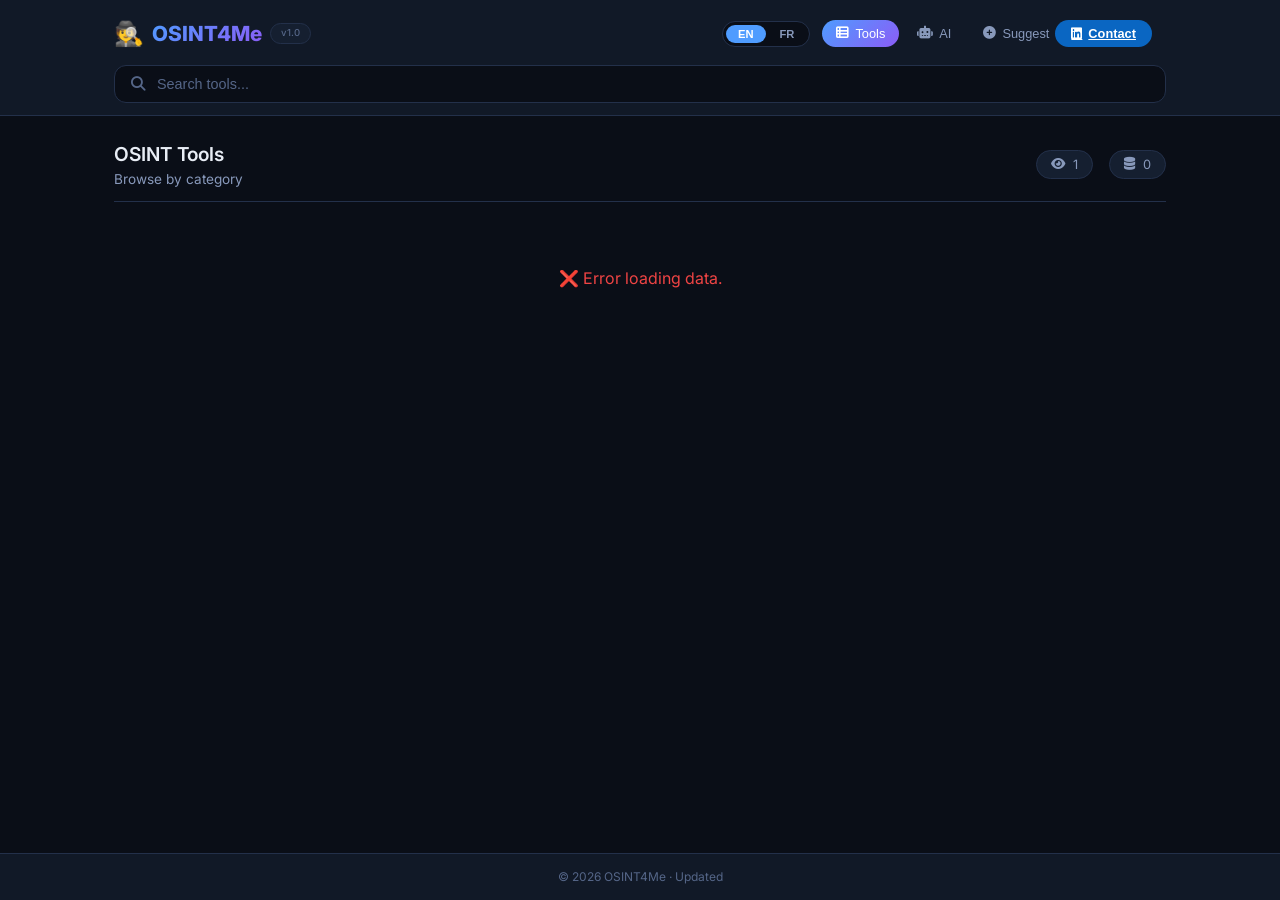
==== commit 1436d899: "Comment out Suggest and Admin buttons Comment out the Suggest and Admin buttons in the navigation." ====
--- a/index.html
+++ b/index.html
@@ -32,10 +32,10 @@
                         </button>
                         <button class="nav-btn" data-page="suggest">
                             <i class="fas fa-plus-circle"></i> <span data-i18n="nav.suggest">Suggest</span>
-                        </button>
+                       <!-- </button>
                         <button class="nav-btn" data-page="admin">
                             <i class="fas fa-cog"></i> <span data-i18n="nav.admin">Admin</span>
-                        </button>
+                        </button> -->
                         <a href="https://www.linkedin.com/in/mathieu-lai-b8860332/" target="_blank" class="contact-link">
                             <i class="fab fa-linkedin"></i> <span data-i18n="nav.contact">Contact</span>
                         </a>
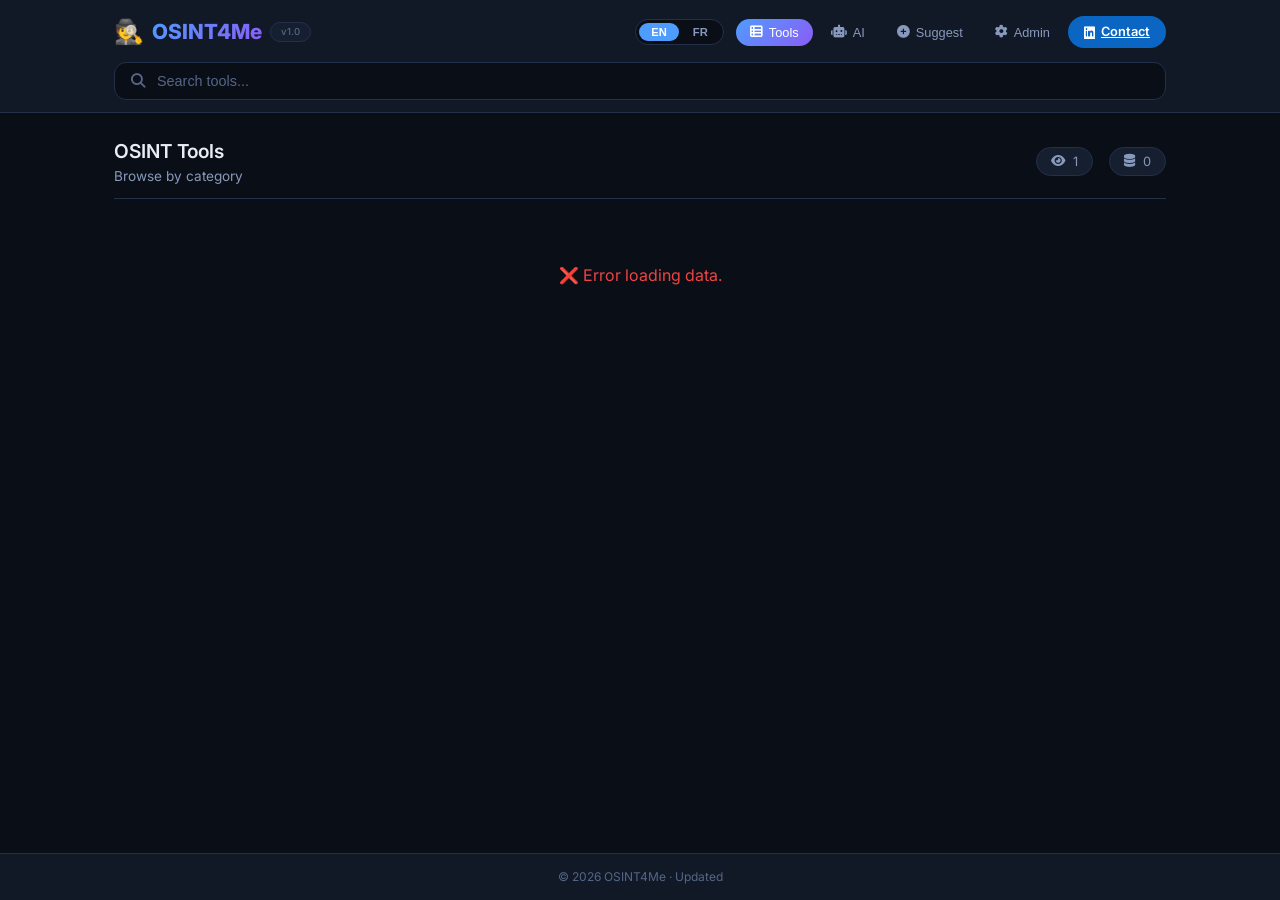
==== commit 1d665880: "Rename deepseek_html_20260825_4bc297.html to index.html" ====
--- a/index.html
+++ b/index.html
@@ -32,10 +32,10 @@
                         </button>
                         <button class="nav-btn" data-page="suggest">
                             <i class="fas fa-plus-circle"></i> <span data-i18n="nav.suggest">Suggest</span>
-                       <!-- </button>
+                        </button>
                         <button class="nav-btn" data-page="admin">
                             <i class="fas fa-cog"></i> <span data-i18n="nav.admin">Admin</span>
-                        </button> -->
+                        </button>
                         <a href="https://www.linkedin.com/in/mathieu-lai-b8860332/" target="_blank" class="contact-link">
                             <i class="fab fa-linkedin"></i> <span data-i18n="nav.contact">Contact</span>
                         </a>
@@ -72,6 +72,7 @@
                         </div>
                     </div>
                 </div>
+                <!-- Les catégories seront injectées ici par main.js -->
                 <div id="categories-container"></div>
             </div>
 
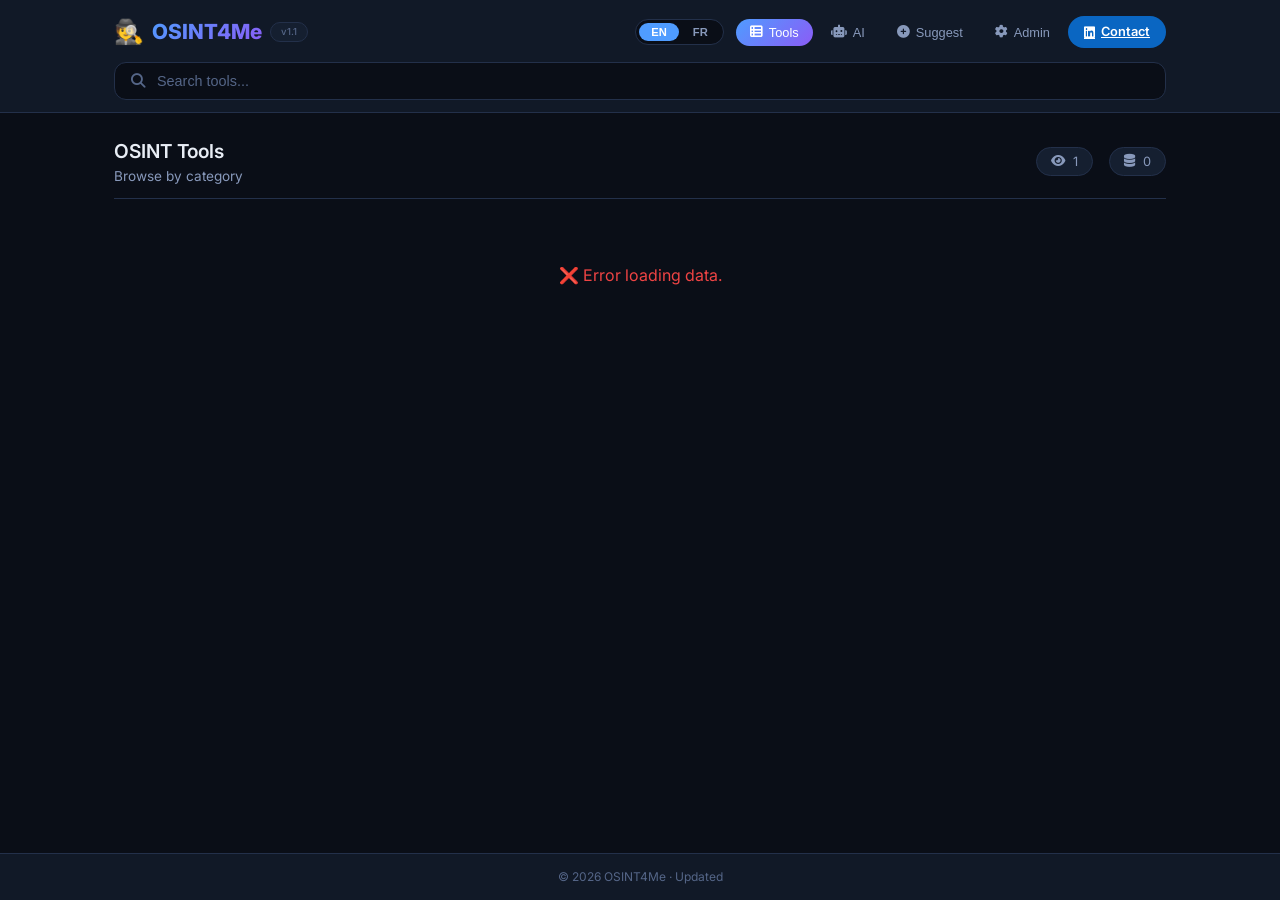
==== commit 6d9f3f2a: "Update version number from v1.0 to v1.1" ====
--- a/index.html
+++ b/index.html
@@ -16,7 +16,7 @@
                 <div class="logo">
                     <span class="icon">🕵️</span>
                     <span class="title">OSINT4Me</span>
-                    <span class="version">v1.0</span>
+                    <span class="version">v1.1</span>
                 </div>
                 <div class="header-right">
                     <div class="lang-switcher">
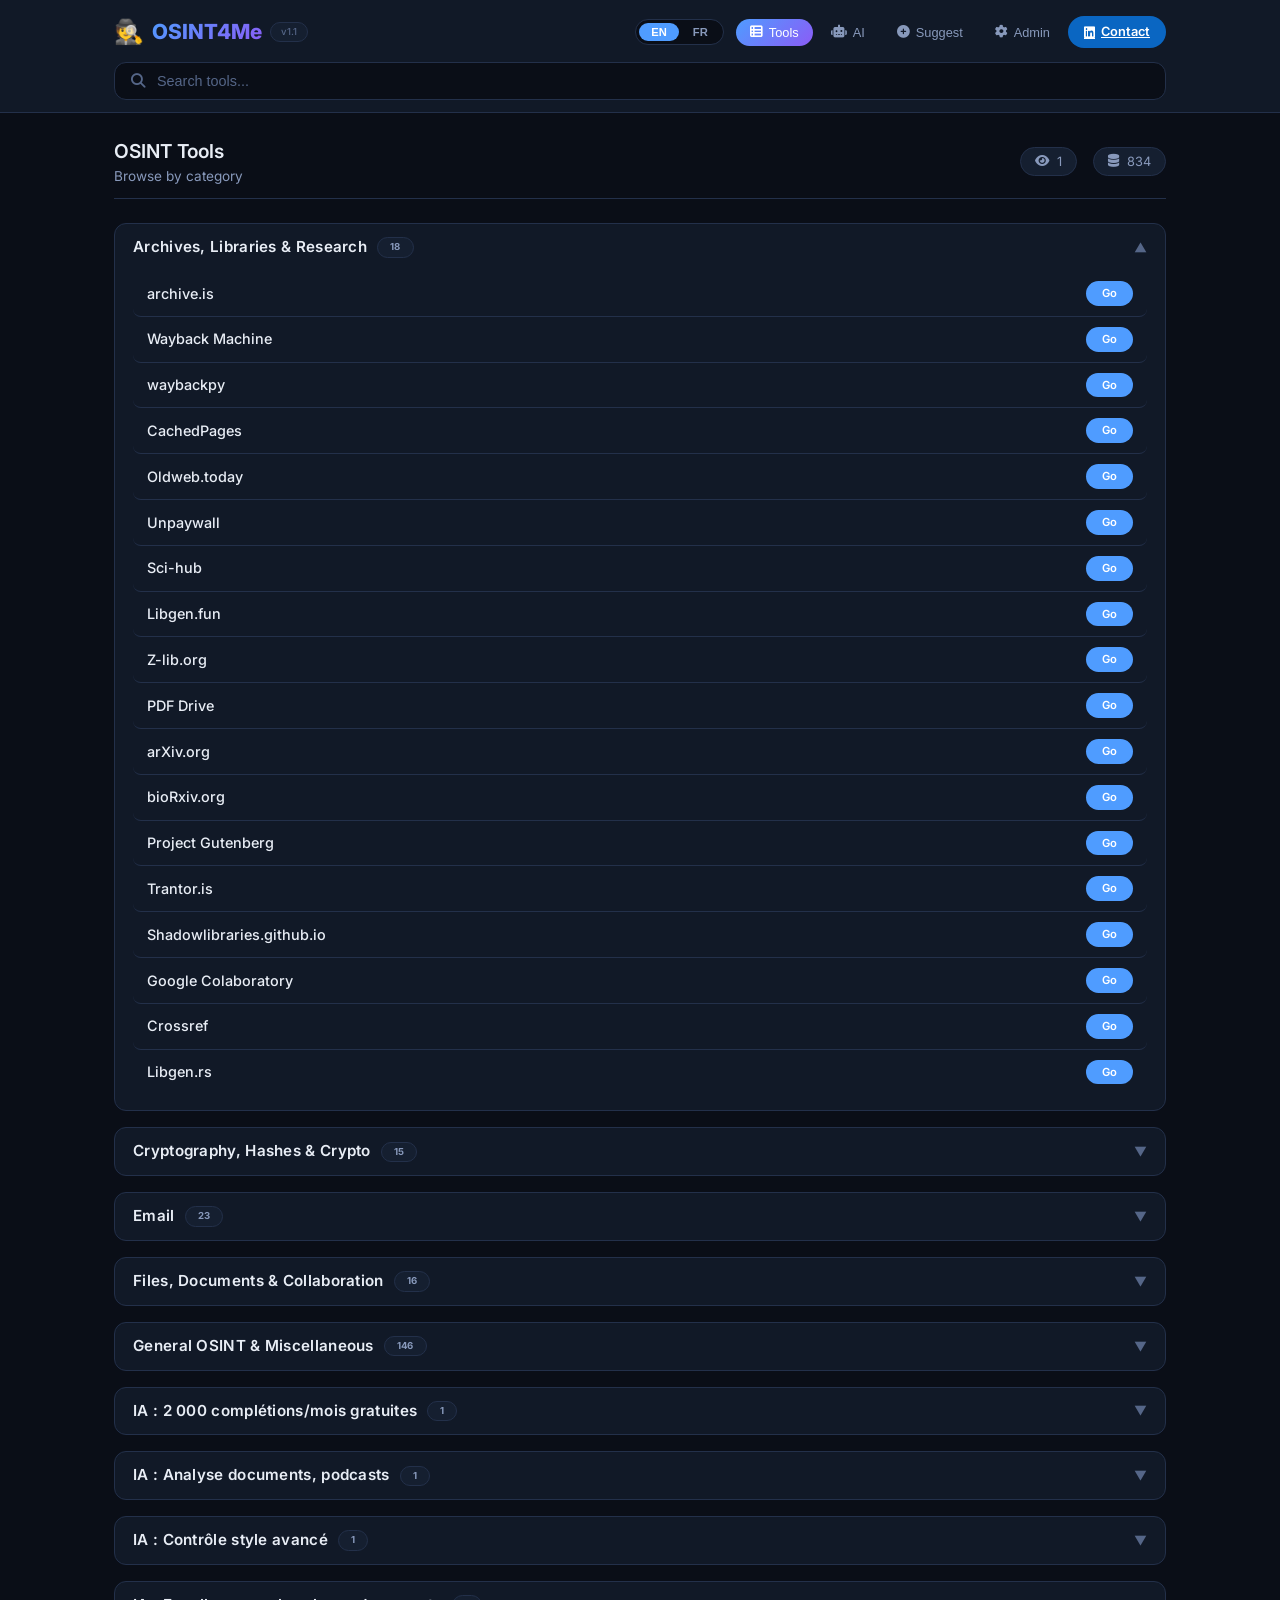
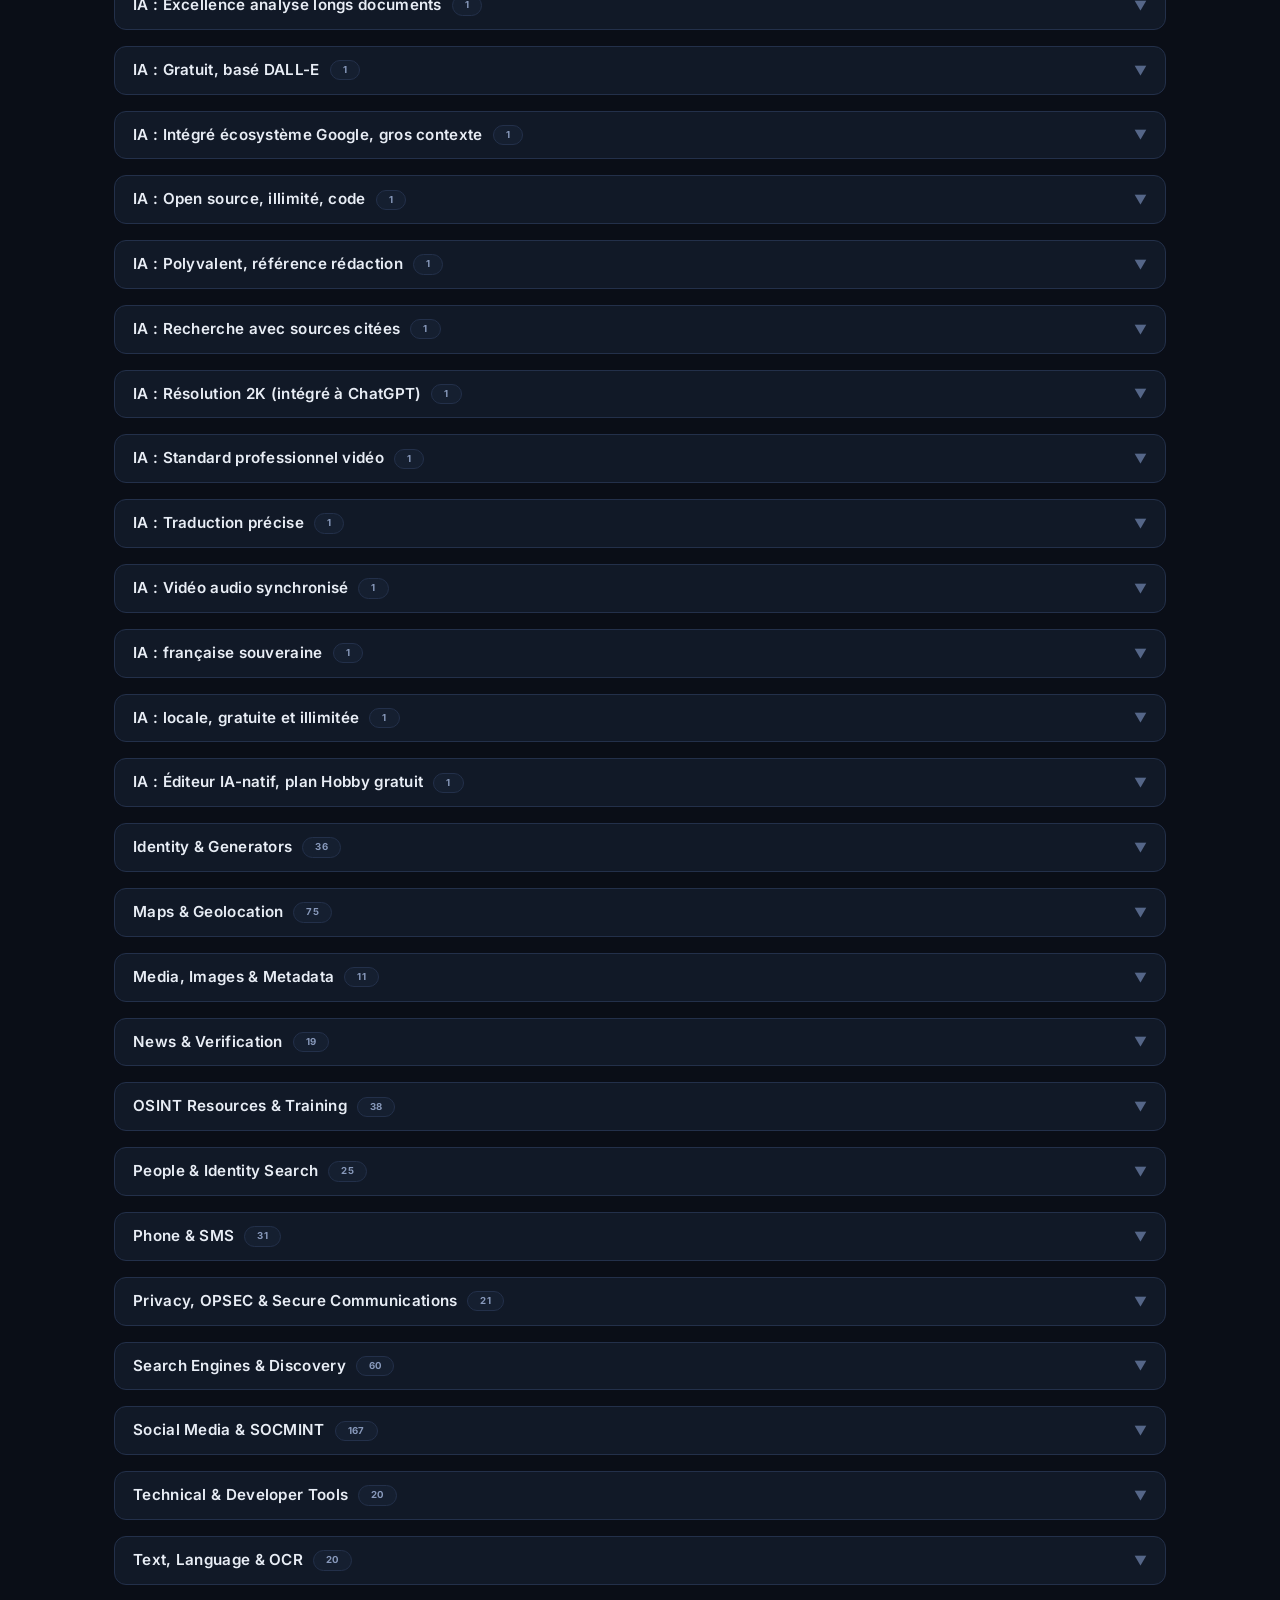
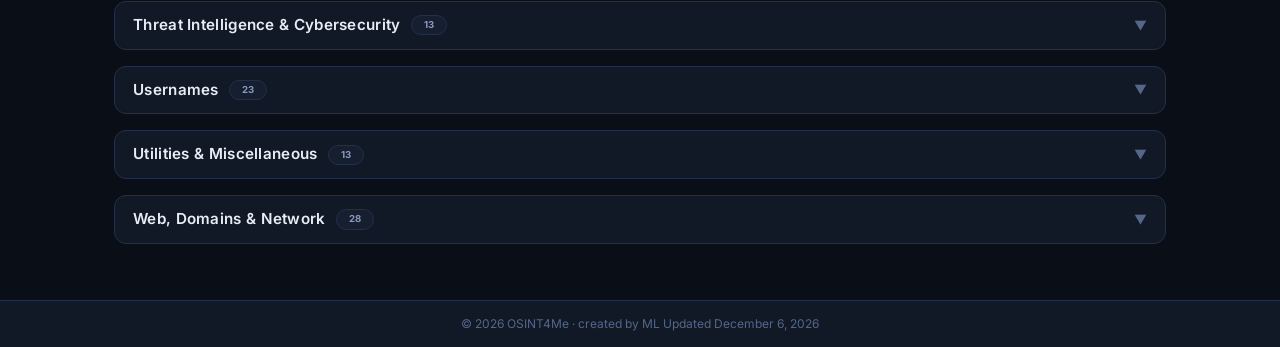
==== commit c6d39d60: "Update index.html" ====
--- a/index.html
+++ b/index.html
@@ -160,7 +160,7 @@
     <!-- ===== FOOTER ===== -->
     <footer>
         <div class="container">
-            <p>© 2026 OSINT4Me · <span data-i18n="footer.updated">Updated</span> <span id="update-date"></span></p>
+            <p>© 2026 OSINT4Me · created by ML <span data-i18n="footer.updated">Updated</span> <span id="update-date"></span></p>
         </div>
     </footer>
 
--- a/css/style.css
+++ b/css/style.css
@@ -724,3 +724,174 @@
         grid-template-columns: 1fr;
     }
 }
+/* ===== FAVICONS, DESCRIPTIONS & TAGS ===== */
+.tool-item {
+    display: flex;
+    justify-content: space-between;
+    align-items: center;
+    padding: 10px 14px;
+    border-bottom: 1px solid var(--border-color);
+    transition: background var(--transition);
+    border-radius: var(--radius-sm);
+    gap: 12px;
+}
+
+.tool-item:last-child {
+    border-bottom: none;
+}
+
+.tool-item:hover {
+    background: var(--bg-card);
+}
+
+.tool-item .tool-info {
+    flex: 1;
+    min-width: 0;
+}
+
+.tool-item .tool-header {
+    display: flex;
+    align-items: center;
+    gap: 8px;
+    flex-wrap: wrap;
+}
+
+.tool-item .name {
+    font-weight: 500;
+    font-size: 0.9rem;
+    color: var(--text-primary);
+    display: flex;
+    align-items: center;
+    gap: 0;
+}
+
+/* Favicon */
+.tool-item .favicon {
+    width: 18px;
+    height: 18px;
+    border-radius: 4px;
+    vertical-align: middle;
+    margin-right: 10px;
+    flex-shrink: 0;
+    background: var(--bg-card);
+    padding: 2px;
+    object-fit: contain;
+    border: 1px solid var(--border-color);
+}
+
+.tool-item .favicon[style*="display: none"] {
+    display: none !important;
+}
+
+/* Description */
+.tool-item .tool-description {
+    color: var(--text-secondary);
+    font-size: 0.8rem;
+    margin-top: 3px;
+    line-height: 1.4;
+    padding-left: 0;
+}
+
+/* Tags */
+.tool-item .tool-tags {
+    display: flex;
+    gap: 4px;
+    flex-wrap: wrap;
+    margin-top: 4px;
+}
+
+.tool-item .tag {
+    background: var(--bg-primary);
+    color: var(--text-muted);
+    font-size: 0.6rem;
+    padding: 1px 10px;
+    border-radius: 30px;
+    border: 1px solid var(--border-color);
+    font-weight: 500;
+    letter-spacing: 0.3px;
+}
+
+/* Badge Approuvé */
+.tool-item .trusted-badge {
+    color: var(--accent-green);
+    font-size: 0.7rem;
+    font-weight: 600;
+    display: inline-flex;
+    align-items: center;
+    gap: 4px;
+    background: rgba(52, 211, 153, 0.1);
+    padding: 1px 10px;
+    border-radius: 30px;
+    border: 1px solid rgba(52, 211, 153, 0.2);
+}
+
+.tool-item .trusted-badge i {
+    font-size: 0.65rem;
+}
+
+/* Bouton Go */
+.tool-item .go-link {
+    background: var(--accent-blue);
+    color: #fff !important;
+    padding: 4px 16px;
+    border-radius: 30px;
+    font-size: 0.7rem;
+    font-weight: 600;
+    transition: all var(--transition);
+    white-space: nowrap;
+    text-decoration: none;
+    flex-shrink: 0;
+}
+
+.tool-item .go-link:hover {
+    background: var(--accent-purple);
+    transform: scale(1.04);
+}
+
+/* Animation */
+.tool-item .favicon {
+    animation: fadeIn 0.3s ease;
+}
+
+/* ===== RESPONSIVE MOBILE ===== */
+@media (max-width: 600px) {
+    .tool-item {
+        flex-direction: column;
+        align-items: stretch;
+        gap: 8px;
+        padding: 12px;
+    }
+    
+    .tool-item .tool-header {
+        flex-wrap: wrap;
+    }
+    
+    .tool-item .go-link {
+        align-self: flex-start;
+    }
+    
+    .tool-item .tool-description {
+        font-size: 0.75rem;
+    }
+}
+/* ===== RESPONSIVE ===== */
+@media (max-width: 600px) {
+    .tool-item {
+        flex-direction: column;
+        align-items: stretch;
+        gap: 8px;
+        padding: 12px;
+    }
+    
+    .tool-item .tool-header {
+        flex-wrap: wrap;
+    }
+    
+    .tool-item .go-link {
+        align-self: flex-start;
+    }
+    
+    .tool-item .tool-description {
+        font-size: 0.75rem;
+    }
+}
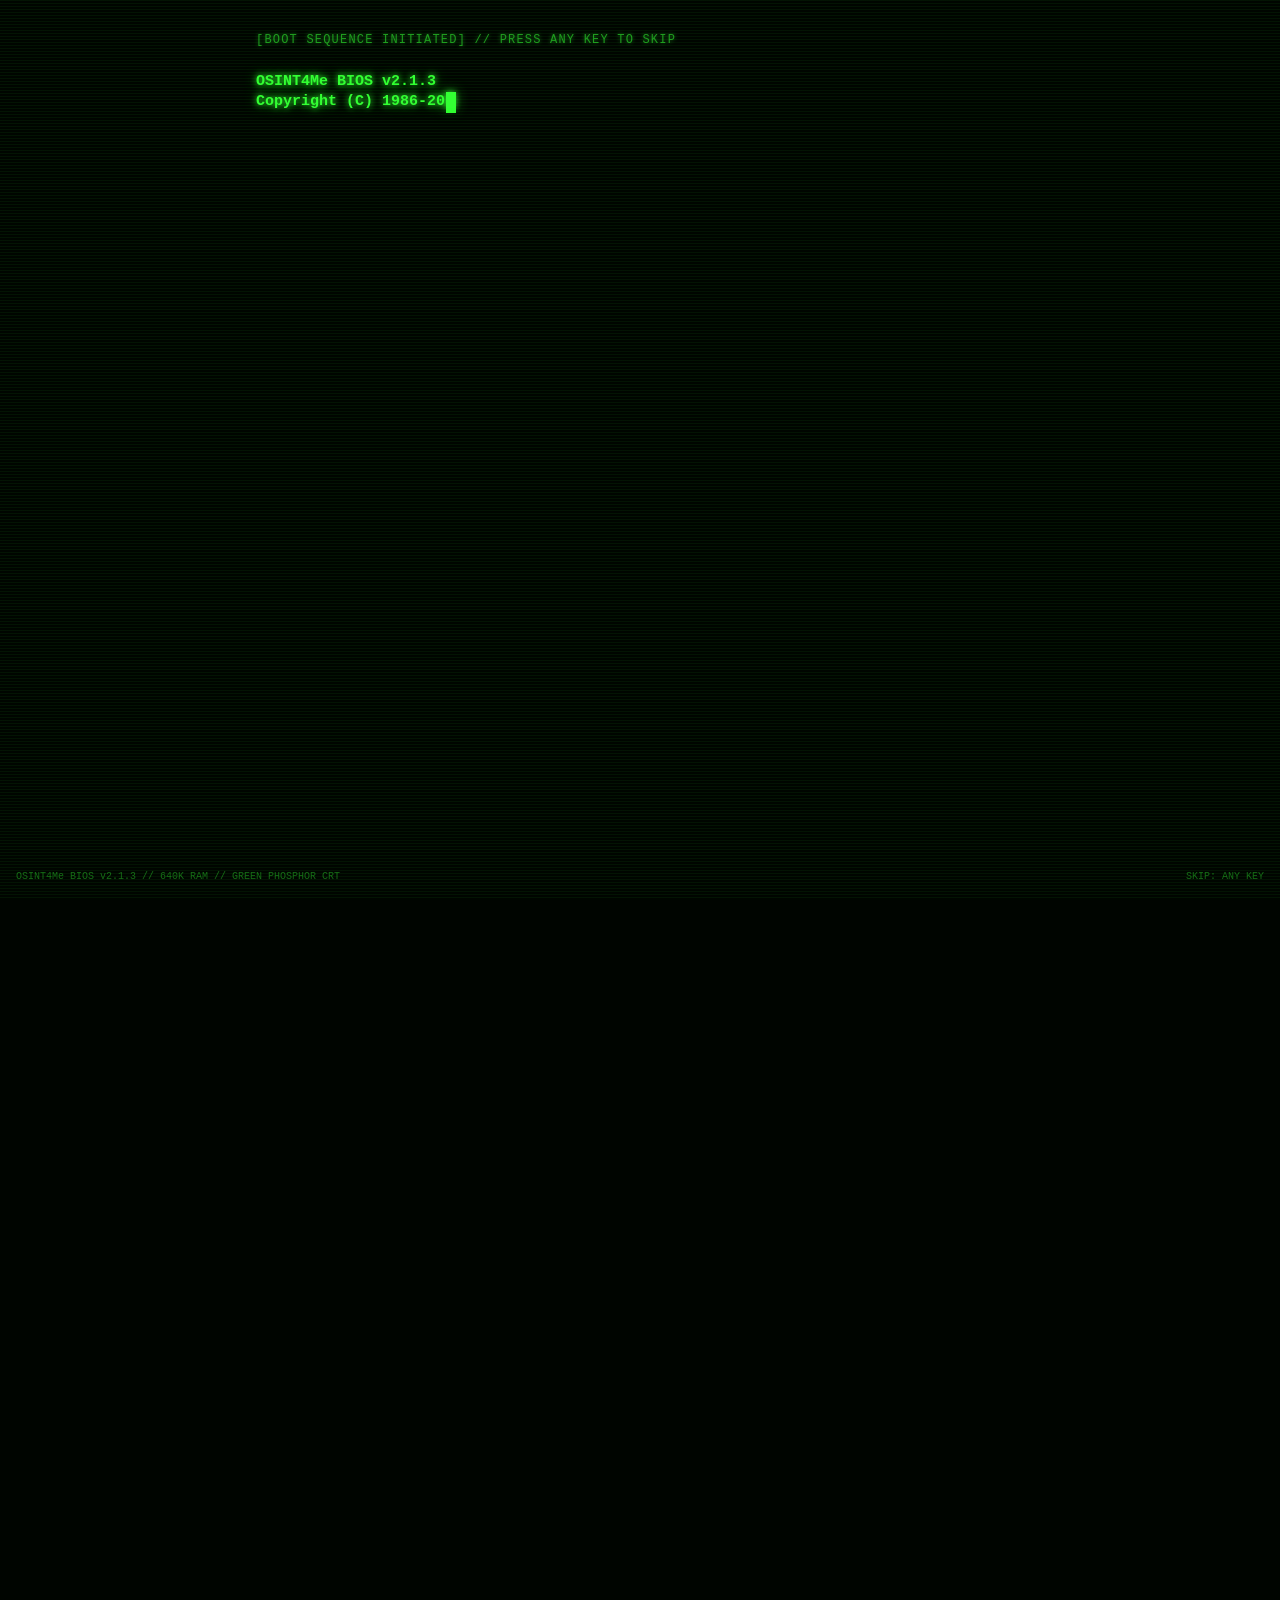
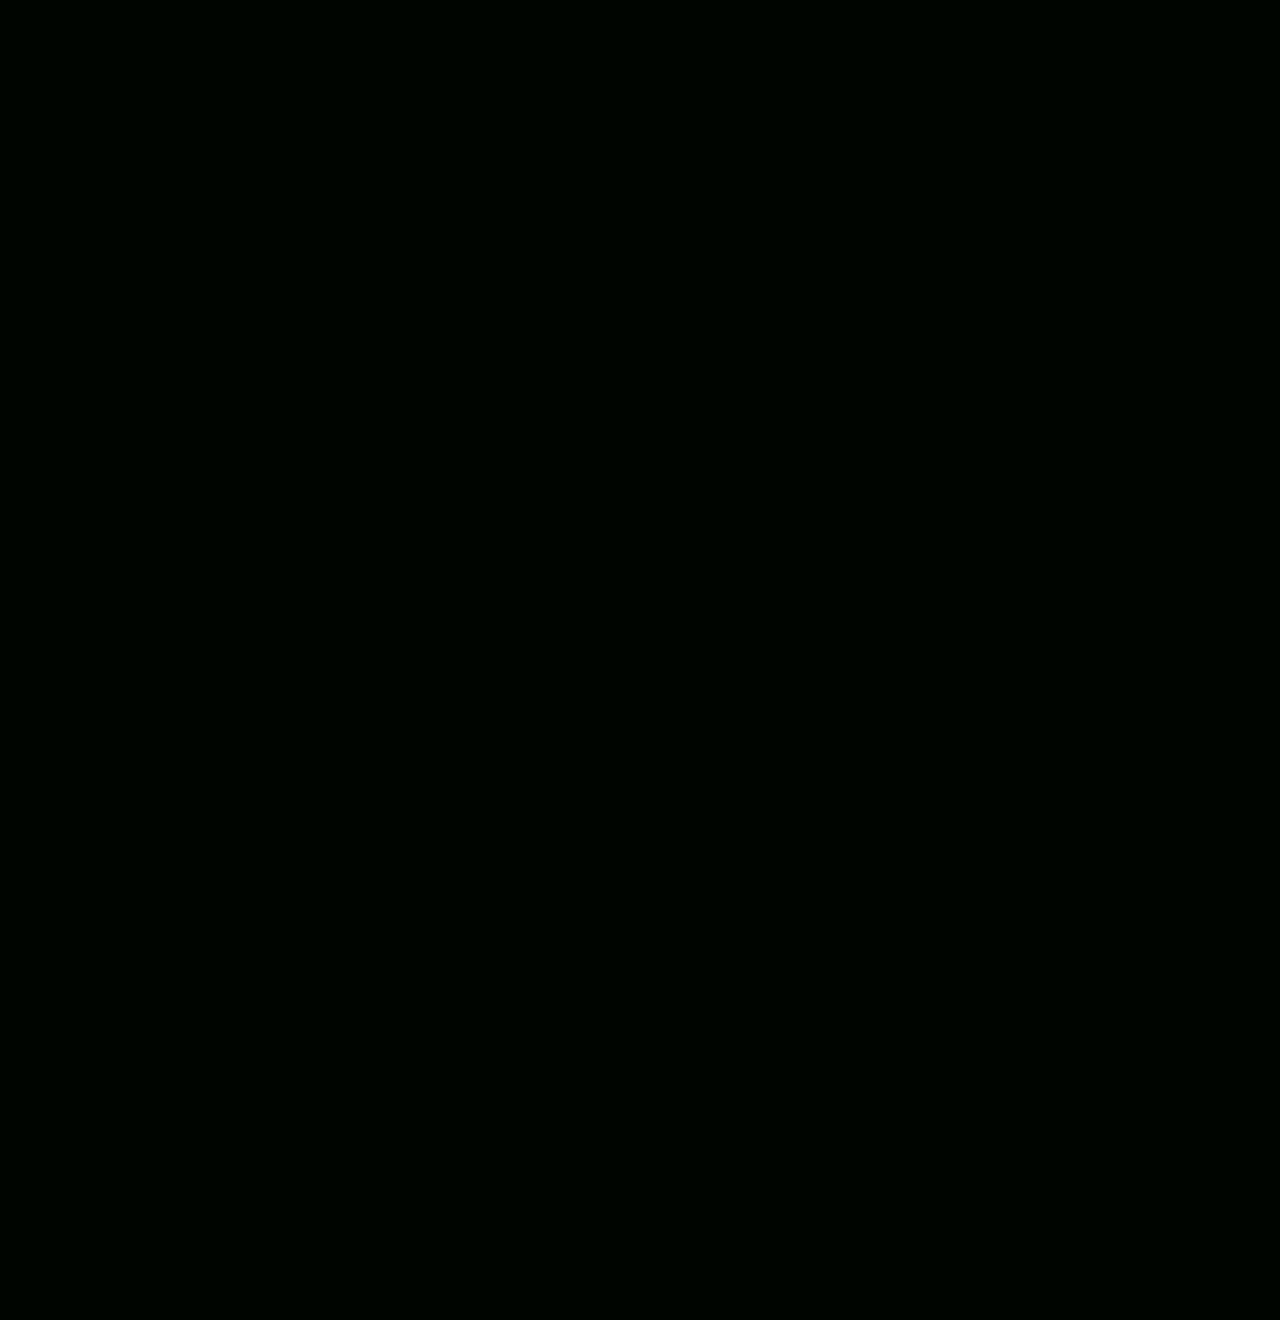
==== commit f2f7fa10: "Add files via upload" ====
--- a/index.html
+++ b/index.html
@@ -1,169 +1,17 @@
 <!DOCTYPE html>
 <html lang="en">
 <head>
-    <meta charset="UTF-8" />
-    <meta name="viewport" content="width=device-width, initial-scale=1.0" />
-    <title>OSINT4Me</title>
-    <link rel="stylesheet" href="css/style.css" />
-    <link rel="stylesheet" href="https://cdnjs.cloudflare.com/ajax/libs/font-awesome/6.5.1/css/all.min.css" />
+  <meta charset="UTF-8">
+  <meta name="viewport" content="width=device-width, initial-scale=1">
+  <title>OSINT 4 ALL</title>
+  <link rel="stylesheet" href="./css/style.css">
 </head>
 <body>
-
-    <!-- ===== HEADER ===== -->
-    <header>
-        <div class="container">
-            <div class="header-row">
-                <div class="logo">
-                    <span class="icon">🕵️</span>
-                    <span class="title">OSINT4Me</span>
-                    <span class="version">v1.1</span>
-                </div>
-                <div class="header-right">
-                    <div class="lang-switcher">
-                        <button class="lang-btn active" data-lang="en">EN</button>
-                        <button class="lang-btn" data-lang="fr">FR</button>
-                    </div>
-                    <nav>
-                        <button class="nav-btn active" data-page="home">
-                            <i class="fas fa-th-list"></i> <span data-i18n="nav.home">Tools</span>
-                        </button>
-                        <button class="nav-btn" data-page="ai">
-                            <i class="fas fa-robot"></i> <span data-i18n="nav.ai">AI</span>
-                        </button>
-                        <button class="nav-btn" data-page="suggest">
-                            <i class="fas fa-plus-circle"></i> <span data-i18n="nav.suggest">Suggest</span>
-                        </button>
-                        <button class="nav-btn" data-page="admin">
-                            <i class="fas fa-cog"></i> <span data-i18n="nav.admin">Admin</span>
-                        </button>
-                        <a href="https://www.linkedin.com/in/mathieu-lai-b8860332/" target="_blank" class="contact-link">
-                            <i class="fab fa-linkedin"></i> <span data-i18n="nav.contact">Contact</span>
-                        </a>
-                    </nav>
-                </div>
-            </div>
-            <!-- Barre de recherche -->
-            <div class="search-bar">
-                <i class="fas fa-search"></i>
-                <input type="text" id="searchInput" placeholder="Search tools..." data-i18n-placeholder="search.placeholder" />
-            </div>
-        </div>
-    </header>
-
-    <!-- ===== MAIN ===== -->
-    <main>
-        <div class="container">
-
-            <!-- PAGE ACCUEIL -->
-            <div id="page-home" class="page active">
-                <div class="page-header">
-                    <div class="header-left">
-                        <h2><span data-i18n="home.title">OSINT Tools</span></h2>
-                        <p class="subtitle" data-i18n="home.subtitle">Browse by category</p>
-                    </div>
-                    <div class="header-right-stats">
-                        <div class="visitor-counter">
-                            <i class="fas fa-eye"></i>
-                            <span id="visitor-count">0</span>
-                        </div>
-                        <div class="tools-counter">
-                            <i class="fas fa-database"></i>
-                            <span id="tools-count">0</span>
-                        </div>
-                    </div>
-                </div>
-                <!-- Les catégories seront injectées ici par main.js -->
-                <div id="categories-container"></div>
-            </div>
-
-            <!-- PAGE IA -->
-            <div id="page-ai" class="page">
-                <div class="page-header">
-                    <h2><i class="fas fa-robot"></i> <span data-i18n="ai.title">Artificial Intelligence</span></h2>
-                    <p class="subtitle" data-i18n="ai.subtitle">AI tools by role</p>
-                </div>
-                <div id="ai-container"></div>
-            </div>
-
-            <!-- PAGE SUGGESTION -->
-            <div id="page-suggest" class="page">
-                <div class="page-header">
-                    <h2><i class="fas fa-plus-circle"></i> <span data-i18n="suggest.title">Suggest a change</span></h2>
-                    <p class="subtitle" data-i18n="suggest.subtitle">Propose new tools or report broken links</p>
-                </div>
-                <form id="suggest-form">
-                    <div class="form-row">
-                        <div class="form-group">
-                            <label data-i18n="suggest.type">Type</label>
-                            <select id="suggest-type" required>
-                                <option value="new" data-i18n="suggest.type_new">➕ New tool</option>
-                                <option value="broken" data-i18n="suggest.type_broken">🔗 Broken link</option>
-                                <option value="update" data-i18n="suggest.type_update">📝 Update</option>
-                            </select>
-                        </div>
-                        <div class="form-group">
-                            <label data-i18n="suggest.category">Category</label>
-                            <select id="suggest-category">
-                                <option value="" data-i18n="suggest.category_choose">Choose...</option>
-                            </select>
-                        </div>
-                    </div>
-                    <div class="form-row">
-                        <div class="form-group">
-                            <label data-i18n="suggest.name">Tool name</label>
-                            <input type="text" id="suggest-name" placeholder="Ex: ChatGPT" />
-                        </div>
-                        <div class="form-group">
-                            <label data-i18n="suggest.url">URL</label>
-                            <input type="url" id="suggest-url" placeholder="https://..." />
-                        </div>
-                    </div>
-                    <div class="form-group">
-                        <label data-i18n="suggest.message">Message</label>
-                        <textarea id="suggest-message" rows="4" placeholder="Describe your suggestion..." required></textarea>
-                    </div>
-                    <button type="submit" class="btn-primary">
-                        <i class="fas fa-paper-plane"></i> <span data-i18n="suggest.submit">Submit</span>
-                    </button>
-                    <div id="suggest-feedback"></div>
-                </form>
-            </div>
-
-            <!-- PAGE ADMIN -->
-            <div id="page-admin" class="page">
-                <div class="page-header">
-                    <h2><i class="fas fa-cog"></i> <span data-i18n="admin.title">Administration</span></h2>
-                    <p class="subtitle" data-i18n="admin.subtitle">Manage tools.json</p>
-                </div>
-                <div class="admin-panel">
-                    <div class="admin-tools">
-                        <button id="admin-refresh" class="btn-secondary"><i class="fas fa-sync"></i> <span data-i18n="admin.refresh">Reload</span></button>
-                        <button id="admin-export" class="btn-secondary"><i class="fas fa-download"></i> <span data-i18n="admin.export">Export</span></button>
-                        <button id="admin-import" class="btn-secondary"><i class="fas fa-upload"></i> <span data-i18n="admin.import">Import</span></button>
-                        <input type="file" id="admin-file-input" accept=".json" style="display:none;" />
-                    </div>
-                    <div class="admin-editor">
-                        <textarea id="admin-editor" rows="20" spellcheck="false"></textarea>
-                        <button id="admin-save" class="btn-primary"><i class="fas fa-save"></i> <span data-i18n="admin.save">Save</span></button>
-                        <div id="admin-feedback"></div>
-                    </div>
-                    <div class="admin-stats">
-                        <p><span data-i18n="admin.total">Total</span> <strong id="admin-total">0</strong></p>
-                        <p><span data-i18n="admin.categories">Categories</span> <strong id="admin-categories">0</strong></p>
-                    </div>
-                </div>
-            </div>
-
-        </div>
-    </main>
-
-    <!-- ===== FOOTER ===== -->
-    <footer>
-        <div class="container">
-            <p>© 2026 OSINT4Me · created by ML <span data-i18n="footer.updated">Updated</span> <span id="update-date"></span></p>
-        </div>
-    </footer>
-
-    <script src="js/main.js"></script>
+  <div id="root"></div>
+  
+  
+  
+  
+  <script src="./js/main.js"></script>
 </body>
-</html>
+</html>
--- a/css/style.css
+++ b/css/style.css
@@ -1,897 +1 @@
-/* ===== IMPORTS ===== */
-@import url('https://fonts.googleapis.com/css2?family=Inter:wght@400;500;600;700;800&display=swap');
-
-/* ===== RESET ===== */
-* {
-    margin: 0;
-    padding: 0;
-    box-sizing: border-box;
-}
-
-:root {
-    --bg-primary: #0a0e17;
-    --bg-secondary: #111927;
-    --bg-card: #151f30;
-    --bg-card-hover: #1c2a40;
-    --border-color: #23304a;
-    --text-primary: #e8edf5;
-    --text-secondary: #8899bb;
-    --text-muted: #556688;
-    --accent-blue: #4f9cff;
-    --accent-purple: #8b5cf6;
-    --accent-cyan: #22d3ee;
-    --accent-green: #34d399;
-    --accent-pink: #ec4899;
-    --radius: 12px;
-    --radius-sm: 8px;
-    --shadow: 0 4px 20px rgba(0, 0, 0, 0.4);
-    --transition: 0.2s ease;
-}
-
-body {
-    font-family: 'Inter', -apple-system, sans-serif;
-    background: var(--bg-primary);
-    color: var(--text-primary);
-    min-height: 100vh;
-    display: flex;
-    flex-direction: column;
-    line-height: 1.5;
-}
-
-.container {
-    max-width: 1100px;
-    margin: 0 auto;
-    padding: 0 24px;
-}
-
-/* ===== HEADER ===== */
-header {
-    background: var(--bg-secondary);
-    border-bottom: 1px solid var(--border-color);
-    padding: 14px 0 12px;
-    position: sticky;
-    top: 0;
-    z-index: 100;
-    backdrop-filter: blur(12px);
-}
-
-.header-row {
-    display: flex;
-    justify-content: space-between;
-    align-items: center;
-    flex-wrap: wrap;
-    gap: 10px;
-    margin-bottom: 12px;
-}
-
-.logo {
-    display: flex;
-    align-items: center;
-    gap: 8px;
-    font-size: 1.3rem;
-    font-weight: 800;
-}
-
-.logo .icon {
-    font-size: 1.5rem;
-}
-
-.logo .title {
-    background: linear-gradient(135deg, var(--accent-blue), var(--accent-purple));
-    -webkit-background-clip: text;
-    -webkit-text-fill-color: transparent;
-}
-
-.logo .version {
-    font-size: 0.6rem;
-    font-weight: 500;
-    color: var(--text-muted);
-    background: var(--bg-card);
-    padding: 2px 10px;
-    border-radius: 30px;
-    border: 1px solid var(--border-color);
-}
-
-.header-right {
-    display: flex;
-    align-items: center;
-    gap: 12px;
-    flex-wrap: wrap;
-}
-
-.lang-switcher {
-    display: flex;
-    gap: 2px;
-    background: var(--bg-primary);
-    border-radius: 30px;
-    padding: 3px;
-    border: 1px solid var(--border-color);
-}
-
-.lang-btn {
-    background: transparent;
-    border: none;
-    color: var(--text-secondary);
-    padding: 3px 12px;
-    border-radius: 30px;
-    font-size: 0.7rem;
-    font-weight: 600;
-    cursor: pointer;
-    transition: all var(--transition);
-}
-
-.lang-btn:hover {
-    color: var(--text-primary);
-}
-.lang-btn.active {
-    background: var(--accent-blue);
-    color: #fff;
-}
-
-nav {
-    display: flex;
-    flex-wrap: wrap;
-    align-items: center;
-    gap: 4px;
-}
-
-nav .nav-btn {
-    background: transparent;
-    border: none;
-    color: var(--text-secondary);
-    padding: 6px 14px;
-    border-radius: 30px;
-    cursor: pointer;
-    font-weight: 500;
-    font-size: 0.8rem;
-    transition: all var(--transition);
-    display: flex;
-    align-items: center;
-    gap: 6px;
-}
-
-nav .nav-btn:hover {
-    color: var(--text-primary);
-    background: var(--bg-card);
-}
-
-nav .nav-btn.active {
-    color: #fff;
-    background: linear-gradient(135deg, var(--accent-blue), var(--accent-purple));
-}
-
-nav .contact-link {
-    display: flex;
-    align-items: center;
-    gap: 6px;
-    padding: 6px 16px;
-    border-radius: 30px;
-    background: #0a66c2;
-    color: #fff !important;
-    font-weight: 600;
-    font-size: 0.8rem;
-    transition: all var(--transition);
-}
-
-nav .contact-link:hover {
-    background: #0a5ba8;
-    transform: scale(1.02);
-}
-
-/* ===== SEARCH BAR ===== */
-.search-bar {
-    display: flex;
-    align-items: center;
-    background: var(--bg-primary);
-    border: 1px solid var(--border-color);
-    border-radius: var(--radius);
-    padding: 0 16px;
-    transition: border var(--transition);
-}
-
-.search-bar:focus-within {
-    border-color: var(--accent-blue);
-    box-shadow: 0 0 0 3px rgba(79, 156, 255, 0.1);
-}
-
-.search-bar i {
-    color: var(--text-muted);
-    font-size: 0.9rem;
-    margin-right: 12px;
-}
-
-.search-bar input {
-    background: transparent;
-    border: none;
-    padding: 10px 0;
-    color: var(--text-primary);
-    font-size: 0.9rem;
-    width: 100%;
-    outline: none;
-}
-
-.search-bar input::placeholder {
-    color: var(--text-muted);
-}
-
-/* ===== PAGES ===== */
-.page {
-    display: none;
-    padding: 24px 0 40px;
-    animation: fadeIn 0.25s ease;
-}
-
-.page.active {
-    display: block;
-}
-
-@keyframes fadeIn {
-    from { opacity: 0; transform: translateY(6px); }
-    to { opacity: 1; transform: translateY(0); }
-}
-
-.page-header {
-    display: flex;
-    justify-content: space-between;
-    align-items: center;
-    flex-wrap: wrap;
-    gap: 12px;
-    margin-bottom: 24px;
-    padding-bottom: 12px;
-    border-bottom: 1px solid var(--border-color);
-}
-
-.page-header h2 {
-    font-size: 1.2rem;
-    font-weight: 600;
-    display: flex;
-    align-items: center;
-    gap: 10px;
-}
-
-.page-header .subtitle {
-    color: var(--text-secondary);
-    font-size: 0.85rem;
-    font-weight: 400;
-}
-
-.header-right-stats {
-    display: flex;
-    gap: 16px;
-    font-size: 0.8rem;
-    color: var(--text-secondary);
-}
-
-.header-right-stats i {
-    margin-right: 4px;
-}
-
-.visitor-counter, .tools-counter {
-    display: flex;
-    align-items: center;
-    gap: 4px;
-    background: var(--bg-card);
-    padding: 4px 14px;
-    border-radius: 30px;
-    border: 1px solid var(--border-color);
-}
-
-/* ===== CATEGORIES ===== */
-.category-block {
-    margin-bottom: 16px;
-    border: 1px solid var(--border-color);
-    border-radius: var(--radius);
-    background: var(--bg-secondary);
-    overflow: hidden;
-    transition: border-color var(--transition);
-}
-
-.category-block:hover {
-    border-color: var(--accent-blue);
-}
-
-.category-header {
-    display: flex;
-    justify-content: space-between;
-    align-items: center;
-    padding: 12px 18px;
-    cursor: pointer;
-    user-select: none;
-    transition: background var(--transition);
-}
-
-.category-header:hover {
-    background: var(--bg-card);
-}
-
-.category-header .cat-name {
-    font-weight: 600;
-    font-size: 0.95rem;
-    letter-spacing: 0.3px;
-    display: flex;
-    align-items: center;
-    gap: 10px;
-}
-
-.category-header .cat-name .badge {
-    background: var(--bg-card);
-    color: var(--text-secondary);
-    font-size: 0.6rem;
-    font-weight: 700;
-    padding: 2px 12px;
-    border-radius: 30px;
-    border: 1px solid var(--border-color);
-}
-
-.category-header .arrow {
-    color: var(--text-muted);
-    transition: transform var(--transition);
-    font-size: 0.8rem;
-}
-
-.category-header .arrow.open {
-    transform: rotate(180deg);
-}
-
-.tool-list {
-    max-height: 0;
-    overflow: hidden;
-    transition: max-height 0.35s ease, padding 0.25s ease;
-    padding: 0 18px;
-}
-
-.tool-list.open {
-    max-height: 8000px;
-    padding: 0 18px 16px 18px;
-}
-
-.tool-item {
-    display: flex;
-    justify-content: space-between;
-    align-items: center;
-    padding: 7px 10px;
-    border-bottom: 1px solid var(--border-color);
-    transition: background var(--transition);
-    border-radius: var(--radius-sm);
-}
-
-.tool-item:last-child {
-    border-bottom: none;
-}
-
-.tool-item:hover {
-    background: var(--bg-card);
-}
-
-.tool-item .name {
-    font-weight: 400;
-    font-size: 0.9rem;
-    color: var(--text-primary);
-}
-
-.tool-item .go-link {
-    background: var(--accent-blue);
-    color: #fff !important;
-    padding: 2px 14px;
-    border-radius: 30px;
-    font-size: 0.7rem;
-    font-weight: 600;
-    transition: all var(--transition);
-    white-space: nowrap;
-    text-decoration: none;
-}
-
-.tool-item .go-link:hover {
-    background: var(--accent-purple);
-    transform: scale(1.04);
-}
-
-/* ===== AI PAGE ===== */
-.ai-grid {
-    display: grid;
-    grid-template-columns: repeat(auto-fill, minmax(240px, 1fr));
-    gap: 16px;
-}
-
-.ai-card {
-    background: var(--bg-secondary);
-    border: 1px solid var(--border-color);
-    border-radius: var(--radius);
-    padding: 16px 18px;
-    transition: all var(--transition);
-}
-
-.ai-card:hover {
-    border-color: var(--accent-cyan);
-    transform: translateY(-3px);
-    box-shadow: var(--shadow);
-}
-
-.ai-card .ai-icon {
-    font-size: 1.6rem;
-    margin-bottom: 4px;
-}
-.ai-card h3 {
-    font-size: 0.95rem;
-    font-weight: 600;
-}
-.ai-card .ai-role {
-    color: var(--accent-cyan);
-    font-size: 0.65rem;
-    font-weight: 600;
-    text-transform: uppercase;
-    letter-spacing: 0.5px;
-}
-.ai-card .ai-desc {
-    color: var(--text-secondary);
-    font-size: 0.8rem;
-    margin: 8px 0 12px;
-}
-.ai-card .go-link {
-    background: var(--accent-cyan);
-    color: #0a0e17 !important;
-    padding: 3px 16px;
-    border-radius: 30px;
-    font-size: 0.75rem;
-    font-weight: 600;
-    transition: all var(--transition);
-    text-decoration: none;
-    display: inline-block;
-}
-.ai-card .go-link:hover {
-    background: #fff;
-    transform: scale(1.04);
-}
-
-.ai-section-title {
-    color: var(--accent-cyan);
-    font-size: 0.95rem;
-    font-weight: 600;
-    margin-bottom: 12px;
-    padding-bottom: 6px;
-    border-bottom: 1px solid var(--border-color);
-}
-
-/* ===== FORM ===== */
-#suggest-form {
-    background: var(--bg-secondary);
-    border: 1px solid var(--border-color);
-    border-radius: var(--radius);
-    padding: 24px 28px;
-    max-width: 700px;
-}
-
-.form-row {
-    display: grid;
-    grid-template-columns: 1fr 1fr;
-    gap: 16px;
-}
-
-.form-group {
-    margin-bottom: 14px;
-}
-
-.form-group label {
-    display: block;
-    font-weight: 500;
-    margin-bottom: 4px;
-    color: var(--text-secondary);
-    font-size: 0.8rem;
-    text-transform: uppercase;
-    letter-spacing: 0.4px;
-}
-
-.form-group input,
-.form-group select,
-.form-group textarea {
-    width: 100%;
-    padding: 10px 14px;
-    border-radius: var(--radius-sm);
-    border: 1px solid var(--border-color);
-    background: var(--bg-primary);
-    color: var(--text-primary);
-    font-size: 0.9rem;
-    transition: border var(--transition);
-    font-family: inherit;
-}
-
-.form-group input:focus,
-.form-group select:focus,
-.form-group textarea:focus {
-    outline: none;
-    border-color: var(--accent-blue);
-    box-shadow: 0 0 0 3px rgba(79, 156, 255, 0.1);
-}
-
-.btn-primary {
-    background: linear-gradient(135deg, var(--accent-blue), var(--accent-purple));
-    color: #fff !important;
-    border: none;
-    padding: 10px 28px;
-    border-radius: 30px;
-    font-weight: 600;
-    font-size: 0.9rem;
-    cursor: pointer;
-    transition: all var(--transition);
-    display: inline-flex;
-    align-items: center;
-    gap: 8px;
-}
-
-.btn-primary:hover {
-    transform: scale(1.02);
-    box-shadow: 0 4px 16px rgba(79, 156, 255, 0.3);
-}
-
-.btn-secondary {
-    background: var(--bg-card);
-    color: var(--text-primary);
-    border: 1px solid var(--border-color);
-    padding: 6px 16px;
-    border-radius: 30px;
-    font-weight: 500;
-    font-size: 0.8rem;
-    cursor: pointer;
-    transition: all var(--transition);
-    display: inline-flex;
-    align-items: center;
-    gap: 6px;
-}
-
-.btn-secondary:hover {
-    background: var(--bg-card-hover);
-    border-color: var(--accent-blue);
-}
-
-#suggest-feedback {
-    margin-top: 14px;
-    padding: 10px 16px;
-    border-radius: var(--radius-sm);
-    display: none;
-}
-
-#suggest-feedback.success {
-    display: block;
-    background: rgba(52, 211, 153, 0.12);
-    border: 1px solid var(--accent-green);
-    color: var(--accent-green);
-}
-#suggest-feedback.error {
-    display: block;
-    background: rgba(239, 68, 68, 0.12);
-    border: 1px solid #ef4444;
-    color: #ef4444;
-}
-
-/* ===== ADMIN ===== */
-.admin-panel {
-    display: grid;
-    grid-template-columns: 2fr 1fr;
-    gap: 24px;
-}
-
-.admin-editor {
-    background: var(--bg-secondary);
-    border: 1px solid var(--border-color);
-    border-radius: var(--radius);
-    padding: 18px 20px;
-}
-
-.admin-editor textarea {
-    width: 100%;
-    padding: 12px;
-    border-radius: var(--radius-sm);
-    border: 1px solid var(--border-color);
-    background: var(--bg-primary);
-    color: var(--text-primary);
-    font-family: 'Monaco', 'Consolas', monospace;
-    font-size: 0.75rem;
-    resize: vertical;
-    line-height: 1.5;
-}
-
-.admin-editor textarea:focus {
-    outline: none;
-    border-color: var(--accent-blue);
-}
-
-.admin-editor .btn-primary {
-    margin-top: 12px;
-}
-
-.admin-stats {
-    background: var(--bg-secondary);
-    border: 1px solid var(--border-color);
-    border-radius: var(--radius);
-    padding: 20px 24px;
-    align-self: start;
-}
-
-.admin-stats p {
-    display: flex;
-    justify-content: space-between;
-    padding: 8px 0;
-    border-bottom: 1px solid var(--border-color);
-    font-size: 0.9rem;
-}
-
-.admin-stats p:last-child {
-    border-bottom: none;
-}
-
-.admin-stats strong {
-    color: var(--accent-cyan);
-}
-
-.admin-tools {
-    display: flex;
-    flex-wrap: wrap;
-    gap: 8px;
-    margin-bottom: 16px;
-}
-
-#admin-feedback {
-    margin-top: 10px;
-    padding: 8px 14px;
-    border-radius: var(--radius-sm);
-    display: none;
-}
-
-#admin-feedback.success {
-    display: block;
-    background: rgba(52, 211, 153, 0.12);
-    border: 1px solid var(--accent-green);
-    color: var(--accent-green);
-}
-#admin-feedback.error {
-    display: block;
-    background: rgba(239, 68, 68, 0.12);
-    border: 1px solid #ef4444;
-    color: #ef4444;
-}
-
-/* ===== FOOTER ===== */
-footer {
-    border-top: 1px solid var(--border-color);
-    padding: 14px 0;
-    background: var(--bg-secondary);
-    text-align: center;
-    color: var(--text-muted);
-    font-size: 0.75rem;
-    margin-top: auto;
-}
-
-/* ===== RESPONSIVE ===== */
-@media (max-width: 850px) {
-    .admin-panel {
-        grid-template-columns: 1fr;
-    }
-}
-
-@media (max-width: 700px) {
-    .header-row {
-        flex-direction: column;
-        align-items: stretch;
-    }
-    .header-right {
-        flex-direction: column;
-        align-items: stretch;
-    }
-    nav {
-        justify-content: center;
-    }
-    .form-row {
-        grid-template-columns: 1fr;
-    }
-    .page-header {
-        flex-direction: column;
-        align-items: flex-start;
-    }
-    .header-right-stats {
-        width: 100%;
-        justify-content: flex-start;
-    }
-}
-
-@media (max-width: 480px) {
-    .logo .title {
-        font-size: 1.1rem;
-    }
-    nav .nav-btn {
-        padding: 4px 10px;
-        font-size: 0.7rem;
-    }
-    nav .contact-link {
-        padding: 4px 12px;
-        font-size: 0.7rem;
-    }
-    .category-header {
-        padding: 10px 14px;
-    }
-    .category-header .cat-name {
-        font-size: 0.8rem;
-    }
-    .tool-item {
-        padding: 5px 6px;
-        flex-wrap: wrap;
-        gap: 4px;
-    }
-    .tool-item .name {
-        font-size: 0.8rem;
-        width: 100%;
-    }
-    .ai-grid {
-        grid-template-columns: 1fr;
-    }
-}
-/* ===== FAVICONS, DESCRIPTIONS & TAGS ===== */
-.tool-item {
-    display: flex;
-    justify-content: space-between;
-    align-items: center;
-    padding: 10px 14px;
-    border-bottom: 1px solid var(--border-color);
-    transition: background var(--transition);
-    border-radius: var(--radius-sm);
-    gap: 12px;
-}
-
-.tool-item:last-child {
-    border-bottom: none;
-}
-
-.tool-item:hover {
-    background: var(--bg-card);
-}
-
-.tool-item .tool-info {
-    flex: 1;
-    min-width: 0;
-}
-
-.tool-item .tool-header {
-    display: flex;
-    align-items: center;
-    gap: 8px;
-    flex-wrap: wrap;
-}
-
-.tool-item .name {
-    font-weight: 500;
-    font-size: 0.9rem;
-    color: var(--text-primary);
-    display: flex;
-    align-items: center;
-    gap: 0;
-}
-
-/* Favicon */
-.tool-item .favicon {
-    width: 18px;
-    height: 18px;
-    border-radius: 4px;
-    vertical-align: middle;
-    margin-right: 10px;
-    flex-shrink: 0;
-    background: var(--bg-card);
-    padding: 2px;
-    object-fit: contain;
-    border: 1px solid var(--border-color);
-}
-
-.tool-item .favicon[style*="display: none"] {
-    display: none !important;
-}
-
-/* Description */
-.tool-item .tool-description {
-    color: var(--text-secondary);
-    font-size: 0.8rem;
-    margin-top: 3px;
-    line-height: 1.4;
-    padding-left: 0;
-}
-
-/* Tags */
-.tool-item .tool-tags {
-    display: flex;
-    gap: 4px;
-    flex-wrap: wrap;
-    margin-top: 4px;
-}
-
-.tool-item .tag {
-    background: var(--bg-primary);
-    color: var(--text-muted);
-    font-size: 0.6rem;
-    padding: 1px 10px;
-    border-radius: 30px;
-    border: 1px solid var(--border-color);
-    font-weight: 500;
-    letter-spacing: 0.3px;
-}
-
-/* Badge Approuvé */
-.tool-item .trusted-badge {
-    color: var(--accent-green);
-    font-size: 0.7rem;
-    font-weight: 600;
-    display: inline-flex;
-    align-items: center;
-    gap: 4px;
-    background: rgba(52, 211, 153, 0.1);
-    padding: 1px 10px;
-    border-radius: 30px;
-    border: 1px solid rgba(52, 211, 153, 0.2);
-}
-
-.tool-item .trusted-badge i {
-    font-size: 0.65rem;
-}
-
-/* Bouton Go */
-.tool-item .go-link {
-    background: var(--accent-blue);
-    color: #fff !important;
-    padding: 4px 16px;
-    border-radius: 30px;
-    font-size: 0.7rem;
-    font-weight: 600;
-    transition: all var(--transition);
-    white-space: nowrap;
-    text-decoration: none;
-    flex-shrink: 0;
-}
-
-.tool-item .go-link:hover {
-    background: var(--accent-purple);
-    transform: scale(1.04);
-}
-
-/* Animation */
-.tool-item .favicon {
-    animation: fadeIn 0.3s ease;
-}
-
-/* ===== RESPONSIVE MOBILE ===== */
-@media (max-width: 600px) {
-    .tool-item {
-        flex-direction: column;
-        align-items: stretch;
-        gap: 8px;
-        padding: 12px;
-    }
-    
-    .tool-item .tool-header {
-        flex-wrap: wrap;
-    }
-    
-    .tool-item .go-link {
-        align-self: flex-start;
-    }
-    
-    .tool-item .tool-description {
-        font-size: 0.75rem;
-    }
-}
-/* ===== RESPONSIVE ===== */
-@media (max-width: 600px) {
-    .tool-item {
-        flex-direction: column;
-        align-items: stretch;
-        gap: 8px;
-        padding: 12px;
-    }
-    
-    .tool-item .tool-header {
-        flex-wrap: wrap;
-    }
-    
-    .tool-item .go-link {
-        align-self: flex-start;
-    }
-    
-    .tool-item .tool-description {
-        font-size: 0.75rem;
-    }
-}
+*,:after,:before{--tw-border-spacing-x:0;--tw-border-spacing-y:0;--tw-translate-x:0;--tw-translate-y:0;--tw-rotate:0;--tw-skew-x:0;--tw-skew-y:0;--tw-scale-x:1;--tw-scale-y:1;--tw-pan-x: ;--tw-pan-y: ;--tw-pinch-zoom: ;--tw-scroll-snap-strictness:proximity;--tw-gradient-from-position: ;--tw-gradient-via-position: ;--tw-gradient-to-position: ;--tw-ordinal: ;--tw-slashed-zero: ;--tw-numeric-figure: ;--tw-numeric-spacing: ;--tw-numeric-fraction: ;--tw-ring-inset: ;--tw-ring-offset-width:0px;--tw-ring-offset-color:#fff;--tw-ring-color:rgba(59,130,246,.5);--tw-ring-offset-shadow:0 0 #0000;--tw-ring-shadow:0 0 #0000;--tw-shadow:0 0 #0000;--tw-shadow-colored:0 0 #0000;--tw-blur: ;--tw-brightness: ;--tw-contrast: ;--tw-grayscale: ;--tw-hue-rotate: ;--tw-invert: ;--tw-saturate: ;--tw-sepia: ;--tw-drop-shadow: ;--tw-backdrop-blur: ;--tw-backdrop-brightness: ;--tw-backdrop-contrast: ;--tw-backdrop-grayscale: ;--tw-backdrop-hue-rotate: ;--tw-backdrop-invert: ;--tw-backdrop-opacity: ;--tw-backdrop-saturate: ;--tw-backdrop-sepia: ;--tw-contain-size: ;--tw-contain-layout: ;--tw-contain-paint: ;--tw-contain-style: }::backdrop{--tw-border-spacing-x:0;--tw-border-spacing-y:0;--tw-translate-x:0;--tw-translate-y:0;--tw-rotate:0;--tw-skew-x:0;--tw-skew-y:0;--tw-scale-x:1;--tw-scale-y:1;--tw-pan-x: ;--tw-pan-y: ;--tw-pinch-zoom: ;--tw-scroll-snap-strictness:proximity;--tw-gradient-from-position: ;--tw-gradient-via-position: ;--tw-gradient-to-position: ;--tw-ordinal: ;--tw-slashed-zero: ;--tw-numeric-figure: ;--tw-numeric-spacing: ;--tw-numeric-fraction: ;--tw-ring-inset: ;--tw-ring-offset-width:0px;--tw-ring-offset-color:#fff;--tw-ring-color:rgba(59,130,246,.5);--tw-ring-offset-shadow:0 0 #0000;--tw-ring-shadow:0 0 #0000;--tw-shadow:0 0 #0000;--tw-shadow-colored:0 0 #0000;--tw-blur: ;--tw-brightness: ;--tw-contrast: ;--tw-grayscale: ;--tw-hue-rotate: ;--tw-invert: ;--tw-saturate: ;--tw-sepia: ;--tw-drop-shadow: ;--tw-backdrop-blur: ;--tw-backdrop-brightness: ;--tw-backdrop-contrast: ;--tw-backdrop-grayscale: ;--tw-backdrop-hue-rotate: ;--tw-backdrop-invert: ;--tw-backdrop-opacity: ;--tw-backdrop-saturate: ;--tw-backdrop-sepia: ;--tw-contain-size: ;--tw-contain-layout: ;--tw-contain-paint: ;--tw-contain-style: }/*! tailwindcss v3.4.18 | MIT License | https://tailwindcss.com*/*,:after,:before{box-sizing:border-box;border:0 solid #e5e7eb}:after,:before{--tw-content:""}:host,html{line-height:1.5;-webkit-text-size-adjust:100%;-moz-tab-size:4;-o-tab-size:4;tab-size:4;font-family:ui-sans-serif,system-ui,sans-serif,Apple Color Emoji,Segoe UI Emoji,Segoe UI Symbol,Noto Color Emoji;font-feature-settings:normal;font-variation-settings:normal;-webkit-tap-highlight-color:transparent}body{line-height:inherit}hr{height:0;color:inherit;border-top-width:1px}abbr:where([title]){-webkit-text-decoration:underline dotted;text-decoration:underline dotted}h1,h2,h3,h4,h5,h6{font-size:inherit;font-weight:inherit}a{color:inherit;text-decoration:inherit}b,strong{font-weight:bolder}code,kbd,pre,samp{font-family:ui-monospace,SFMono-Regular,Menlo,Monaco,Consolas,Liberation Mono,Courier New,monospace;font-feature-settings:normal;font-variation-settings:normal;font-size:1em}small{font-size:80%}sub,sup{font-size:75%;line-height:0;position:relative;vertical-align:baseline}sub{bottom:-.25em}sup{top:-.5em}table{text-indent:0;border-color:inherit;border-collapse:collapse}button,input,optgroup,select,textarea{font-family:inherit;font-feature-settings:inherit;font-variation-settings:inherit;font-size:100%;font-weight:inherit;line-height:inherit;letter-spacing:inherit;color:inherit;margin:0;padding:0}button,select{text-transform:none}button,input:where([type=button]),input:where([type=reset]),input:where([type=submit]){-webkit-appearance:button;background-color:transparent;background-image:none}:-moz-focusring{outline:auto}:-moz-ui-invalid{box-shadow:none}progress{vertical-align:baseline}::-webkit-inner-spin-button,::-webkit-outer-spin-button{height:auto}[type=search]{-webkit-appearance:textfield;outline-offset:-2px}::-webkit-search-decoration{-webkit-appearance:none}::-webkit-file-upload-button{-webkit-appearance:button;font:inherit}summary{display:list-item}blockquote,dd,dl,figure,h1,h2,h3,h4,h5,h6,hr,p,pre{margin:0}fieldset{margin:0}fieldset,legend{padding:0}menu,ol,ul{list-style:none;margin:0;padding:0}dialog{padding:0}textarea{resize:vertical}input::-moz-placeholder,textarea::-moz-placeholder{opacity:1;color:#9ca3af}input::placeholder,textarea::placeholder{opacity:1;color:#9ca3af}[role=button],button{cursor:pointer}:disabled{cursor:default}audio,canvas,embed,iframe,img,object,svg,video{display:block;vertical-align:middle}img,video{max-width:100%;height:auto}[hidden]:where(:not([hidden=until-found])){display:none}.pointer-events-none{pointer-events:none}.visible{visibility:visible}.fixed{position:fixed}.absolute{position:absolute}.relative{position:relative}.sticky{position:sticky}.inset-0{inset:0}.bottom-0{bottom:0}.bottom-4{bottom:1rem}.bottom-\[-1px\]{bottom:-1px}.left-0{left:0}.left-4{left:1rem}.left-\[-1px\]{left:-1px}.right-0{right:0}.right-3{right:.75rem}.right-4{right:1rem}.right-\[-1px\]{right:-1px}.top-0{top:0}.top-\[-1px\]{top:-1px}.isolate{isolation:isolate}.z-0{z-index:0}.z-10{z-index:10}.z-20{z-index:20}.z-30{z-index:30}.z-\[100\]{z-index:100}.z-\[40\]{z-index:40}.z-\[41\]{z-index:41}.z-\[42\]{z-index:42}.z-\[43\]{z-index:43}.z-\[60\]{z-index:60}.mx-auto{margin-left:auto;margin-right:auto}.mb-2{margin-bottom:.5rem}.mb-3{margin-bottom:.75rem}.mb-4{margin-bottom:1rem}.mb-6{margin-bottom:1.5rem}.ml-1{margin-left:.25rem}.ml-2{margin-left:.5rem}.ml-3{margin-left:.75rem}.ml-\[1px\]{margin-left:1px}.mr-1{margin-right:.25rem}.mt-10{margin-top:2.5rem}.mt-2{margin-top:.5rem}.mt-3{margin-top:.75rem}.mt-4{margin-top:1rem}.mt-6{margin-top:1.5rem}.mt-8{margin-top:2rem}.line-clamp-3{overflow:hidden;display:-webkit-box;-webkit-box-orient:vertical;-webkit-line-clamp:3}.block{display:block}.inline-block{display:inline-block}.inline{display:inline}.flex{display:flex}.grid{display:grid}.hidden{display:none}.h-2{height:.5rem}.h-\[13px\]{height:13px}.h-\[18px\]{height:18px}.h-\[3px\]{height:3px}.min-h-\[1\.2em\]{min-height:1.2em}.min-h-screen{min-height:100vh}.w-2{width:.5rem}.w-5{width:1.25rem}.w-\[10px\]{width:10px}.w-\[12px\]{width:12px}.w-\[8px\]{width:8px}.w-full{width:100%}.w-px{width:1px}.min-w-0{min-width:0}.max-w-3xl{max-width:48rem}.max-w-\[1380px\]{max-width:1380px}.max-w-\[560px\]{max-width:560px}.max-w-\[70\%\]{max-width:70%}.flex-1{flex:1 1 0%}.shrink-0{flex-shrink:0}.transform{transform:translate(var(--tw-translate-x),var(--tw-translate-y)) rotate(var(--tw-rotate)) skewX(var(--tw-skew-x)) skewY(var(--tw-skew-y)) scaleX(var(--tw-scale-x)) scaleY(var(--tw-scale-y))}@keyframes pulse{50%{opacity:.5}}.animate-pulse{animation:pulse 2s cubic-bezier(.4,0,.6,1) infinite}.select-none{-webkit-user-select:none;-moz-user-select:none;user-select:none}.grid-cols-1{grid-template-columns:repeat(1,minmax(0,1fr))}.grid-cols-\[90px_1fr\]{grid-template-columns:90px 1fr}.flex-col{flex-direction:column}.flex-wrap{flex-wrap:wrap}.items-start{align-items:flex-start}.items-center{align-items:center}.justify-end{justify-content:flex-end}.justify-center{justify-content:center}.justify-between{justify-content:space-between}.gap-2{gap:.5rem}.gap-3{gap:.75rem}.gap-4{gap:1rem}.gap-\[5px\]{gap:5px}.gap-\[6px\]{gap:6px}.space-y-3>:not([hidden])~:not([hidden]){--tw-space-y-reverse:0;margin-top:calc(.75rem*(1 - var(--tw-space-y-reverse)));margin-bottom:calc(.75rem*var(--tw-space-y-reverse))}.self-start{align-self:flex-start}.overflow-hidden{overflow:hidden}.overflow-x-auto{overflow-x:auto}.overflow-x-hidden{overflow-x:hidden}.truncate{overflow:hidden;text-overflow:ellipsis}.truncate,.whitespace-nowrap{white-space:nowrap}.whitespace-pre-wrap{white-space:pre-wrap}.rounded-full{border-radius:9999px}.border{border-width:1px}.border-b{border-bottom-width:1px}.border-t{border-top-width:1px}.border-\[\#33FF33\]{--tw-border-opacity:1;border-color:rgb(51 255 51/var(--tw-border-opacity,1))}.border-\[\#33FF33\]\/20{border-color:rgba(51,255,51,.2)}.border-\[\#33FF33\]\/25{border-color:rgba(51,255,51,.25)}.border-\[\#33FF33\]\/30{border-color:rgba(51,255,51,.3)}.border-\[\#33FF33\]\/40{border-color:rgba(51,255,51,.4)}.border-\[\#33FF33\]\/50{border-color:rgba(51,255,51,.5)}.border-current{border-color:currentColor}.bg-\[\#000500\]{--tw-bg-opacity:1;background-color:rgb(0 5 0/var(--tw-bg-opacity,1))}.bg-\[\#000a00\]{--tw-bg-opacity:1;background-color:rgb(0 10 0/var(--tw-bg-opacity,1))}.bg-\[\#001a00\]\/20{background-color:rgba(0,26,0,.2)}.bg-\[\#33FF33\]{--tw-bg-opacity:1;background-color:rgb(51 255 51/var(--tw-bg-opacity,1))}.bg-\[\#33FF33\]\/10{background-color:rgba(51,255,51,.1)}.bg-\[\#33FF33\]\/\[0\.08\]{background-color:rgba(51,255,51,.08)}.bg-black\/30{background-color:rgba(0,0,0,.3)}.bg-black\/40{background-color:rgba(0,0,0,.4)}.bg-black\/50{background-color:rgba(0,0,0,.5)}.bg-black\/60{background-color:rgba(0,0,0,.6)}.bg-black\/80{background-color:rgba(0,0,0,.8)}.bg-transparent{background-color:transparent}.bg-\[radial-gradient\(ellipse_at_center\2c transparent_58\%\2c rgba\(0\2c 0\2c 0\2c 0\.75\)_92\%\2c rgba\(0\2c 0\2c 0\2c 0\.95\)_100\%\)\]{background-image:radial-gradient(ellipse at center,transparent 58%,rgba(0,0,0,.75) 92%,rgba(0,0,0,.95) 100%)}.p-2{padding:.5rem}.p-4{padding:1rem}.p-5{padding:1.25rem}.p-8{padding:2rem}.p-\[10px\]{padding:10px}.px-1{padding-left:.25rem;padding-right:.25rem}.px-2{padding-left:.5rem;padding-right:.5rem}.px-3{padding-left:.75rem;padding-right:.75rem}.px-4{padding-left:1rem;padding-right:1rem}.px-6{padding-left:1.5rem;padding-right:1.5rem}.px-\[4px\]{padding-left:4px;padding-right:4px}.px-\[5px\]{padding-left:5px;padding-right:5px}.px-\[7px\]{padding-left:7px;padding-right:7px}.py-1{padding-top:.25rem;padding-bottom:.25rem}.py-2{padding-top:.5rem;padding-bottom:.5rem}.py-4{padding-top:1rem;padding-bottom:1rem}.py-5{padding-top:1.25rem;padding-bottom:1.25rem}.py-\[1px\]{padding-top:1px;padding-bottom:1px}.py-\[2px\]{padding-top:2px;padding-bottom:2px}.py-\[3px\]{padding-top:3px;padding-bottom:3px}.py-\[4px\]{padding-top:4px;padding-bottom:4px}.py-\[7px\]{padding-top:7px;padding-bottom:7px}.pt-2{padding-top:.5rem}.pt-3{padding-top:.75rem}.text-center{text-align:center}.font-mono{font-family:ui-monospace,SFMono-Regular,Menlo,Monaco,Consolas,Liberation Mono,Courier New,monospace}.text-\[10px\]{font-size:10px}.text-\[11px\]{font-size:11px}.text-\[12px\]{font-size:12px}.text-\[13px\]{font-size:13px}.text-\[14px\]{font-size:14px}.text-\[9px\]{font-size:9px}.font-bold{font-weight:700}.leading-\[1\.35\]{line-height:1.35}.leading-\[1\.4\]{line-height:1.4}.leading-\[1\.5\]{line-height:1.5}.leading-\[1\.6\]{line-height:1.6}.leading-none{line-height:1}.tracking-\[0\.12em\]{letter-spacing:.12em}.tracking-\[0\.2em\]{letter-spacing:.2em}.tracking-\[0\.3em\]{letter-spacing:.3em}.tracking-wide{letter-spacing:.025em}.tracking-widest{letter-spacing:.1em}.text-\[\#33FF33\]{--tw-text-opacity:1;color:rgb(51 255 51/var(--tw-text-opacity,1))}.text-\[\#33FF33\]\/60{color:rgba(51,255,51,.6)}.text-\[\#33FF33\]\/80{color:rgba(51,255,51,.8)}.text-black{--tw-text-opacity:1;color:rgb(0 0 0/var(--tw-text-opacity,1))}.antialiased{-webkit-font-smoothing:antialiased;-moz-osx-font-smoothing:grayscale}.caret-transparent{caret-color:transparent}.opacity-0{opacity:0}.opacity-100{opacity:1}.opacity-20{opacity:.2}.opacity-30{opacity:.3}.opacity-40{opacity:.4}.opacity-50{opacity:.5}.opacity-60{opacity:.6}.opacity-70{opacity:.7}.opacity-80{opacity:.8}.opacity-85{opacity:.85}.opacity-\[0\.03\]{opacity:.03}.opacity-\[0\.04\]{opacity:.04}.opacity-\[0\.65\]{opacity:.65}.mix-blend-screen{mix-blend-mode:screen}.shadow-\[0_0_10px_rgba\(51\2c 255\2c 51\2c 0\.6\)\]{--tw-shadow:0 0 10px rgba(51,255,51,.6);--tw-shadow-colored:0 0 10px var(--tw-shadow-color);box-shadow:var(--tw-ring-offset-shadow,0 0 #0000),var(--tw-ring-shadow,0 0 #0000),var(--tw-shadow)}.shadow-\[0_0_12px_rgba\(51\2c 255\2c 51\2c 0\.25\)\]{--tw-shadow:0 0 12px rgba(51,255,51,.25);--tw-shadow-colored:0 0 12px var(--tw-shadow-color);box-shadow:var(--tw-ring-offset-shadow,0 0 #0000),var(--tw-ring-shadow,0 0 #0000),var(--tw-shadow)}.shadow-\[0_0_30px_rgba\(51\2c 255\2c 51\2c 0\.4\)\]{--tw-shadow:0 0 30px rgba(51,255,51,.4);--tw-shadow-colored:0 0 30px var(--tw-shadow-color)}.shadow-\[0_0_30px_rgba\(51\2c 255\2c 51\2c 0\.4\)\],.shadow-\[0_0_6px_\#33FF33\]{box-shadow:var(--tw-ring-offset-shadow,0 0 #0000),var(--tw-ring-shadow,0 0 #0000),var(--tw-shadow)}.shadow-\[0_0_6px_\#33FF33\]{--tw-shadow:0 0 6px #3f3;--tw-shadow-colored:0 0 6px var(--tw-shadow-color)}.shadow-\[0_0_8px_rgba\(51\2c 255\2c 51\2c 0\.2\)\]{--tw-shadow:0 0 8px rgba(51,255,51,.2);--tw-shadow-colored:0 0 8px var(--tw-shadow-color);box-shadow:var(--tw-ring-offset-shadow,0 0 #0000),var(--tw-ring-shadow,0 0 #0000),var(--tw-shadow)}.outline-none{outline:2px solid transparent;outline-offset:2px}.blur-\[0\.5px\]{--tw-blur:blur(0.5px)}.blur-\[0\.5px\],.grayscale{filter:var(--tw-blur) var(--tw-brightness) var(--tw-contrast) var(--tw-grayscale) var(--tw-hue-rotate) var(--tw-invert) var(--tw-saturate) var(--tw-sepia) var(--tw-drop-shadow)}.grayscale{--tw-grayscale:grayscale(100%)}.filter{filter:var(--tw-blur) var(--tw-brightness) var(--tw-contrast) var(--tw-grayscale) var(--tw-hue-rotate) var(--tw-invert) var(--tw-saturate) var(--tw-sepia) var(--tw-drop-shadow)}.backdrop-blur-\[1px\]{--tw-backdrop-blur:blur(1px)}.backdrop-blur-\[1px\],.backdrop-blur-\[2px\]{backdrop-filter:var(--tw-backdrop-blur) var(--tw-backdrop-brightness) var(--tw-backdrop-contrast) var(--tw-backdrop-grayscale) var(--tw-backdrop-hue-rotate) var(--tw-backdrop-invert) var(--tw-backdrop-opacity) var(--tw-backdrop-saturate) var(--tw-backdrop-sepia)}.backdrop-blur-\[2px\]{--tw-backdrop-blur:blur(2px)}.backdrop-blur-sm{--tw-backdrop-blur:blur(4px);backdrop-filter:var(--tw-backdrop-blur) var(--tw-backdrop-brightness) var(--tw-backdrop-contrast) var(--tw-backdrop-grayscale) var(--tw-backdrop-hue-rotate) var(--tw-backdrop-invert) var(--tw-backdrop-opacity) var(--tw-backdrop-saturate) var(--tw-backdrop-sepia)}.transition{transition-property:color,background-color,border-color,text-decoration-color,fill,stroke,opacity,box-shadow,transform,filter,backdrop-filter;transition-timing-function:cubic-bezier(.4,0,.2,1);transition-duration:.15s}.transition-all{transition-property:all;transition-timing-function:cubic-bezier(.4,0,.2,1);transition-duration:.15s}.transition-colors{transition-property:color,background-color,border-color,text-decoration-color,fill,stroke;transition-timing-function:cubic-bezier(.4,0,.2,1);transition-duration:.15s}.transition-opacity{transition-property:opacity;transition-timing-function:cubic-bezier(.4,0,.2,1);transition-duration:.15s}.duration-100{transition-duration:.1s}.duration-200{transition-duration:.2s}.duration-500{transition-duration:.5s}#root,body,html{min-height:100%}body{margin:0;font-family:Inter,ui-sans-serif,system-ui,-apple-system,BlinkMacSystemFont,Segoe UI,sans-serif}[role=button]:not([aria-disabled=true]),button:not(:disabled),label[for],select:not(:disabled),summary{cursor:pointer}.selection\:bg-\[\#33FF33\] ::-moz-selection{--tw-bg-opacity:1;background-color:rgb(51 255 51/var(--tw-bg-opacity,1))}.selection\:bg-\[\#33FF33\] ::selection{--tw-bg-opacity:1;background-color:rgb(51 255 51/var(--tw-bg-opacity,1))}.selection\:text-black ::-moz-selection{--tw-text-opacity:1;color:rgb(0 0 0/var(--tw-text-opacity,1))}.selection\:text-black ::selection{--tw-text-opacity:1;color:rgb(0 0 0/var(--tw-text-opacity,1))}.selection\:bg-\[\#33FF33\]::-moz-selection{--tw-bg-opacity:1;background-color:rgb(51 255 51/var(--tw-bg-opacity,1))}.selection\:bg-\[\#33FF33\]::selection{--tw-bg-opacity:1;background-color:rgb(51 255 51/var(--tw-bg-opacity,1))}.selection\:text-black::-moz-selection{--tw-text-opacity:1;color:rgb(0 0 0/var(--tw-text-opacity,1))}.selection\:text-black::selection{--tw-text-opacity:1;color:rgb(0 0 0/var(--tw-text-opacity,1))}.placeholder\:text-\[\#33FF33\]::-moz-placeholder{--tw-text-opacity:1;color:rgb(51 255 51/var(--tw-text-opacity,1))}.placeholder\:text-\[\#33FF33\]::placeholder{--tw-text-opacity:1;color:rgb(51 255 51/var(--tw-text-opacity,1))}.placeholder\:opacity-30::-moz-placeholder{opacity:.3}.placeholder\:opacity-30::placeholder{opacity:.3}.hover\:border-\[\#33FF33\]:hover{--tw-border-opacity:1;border-color:rgb(51 255 51/var(--tw-border-opacity,1))}.hover\:bg-\[\#33FF33\]:hover{--tw-bg-opacity:1;background-color:rgb(51 255 51/var(--tw-bg-opacity,1))}.hover\:bg-\[\#33FF33\]\/20:hover{background-color:rgba(51,255,51,.2)}.hover\:text-\[\#33FF33\]:hover{--tw-text-opacity:1;color:rgb(51 255 51/var(--tw-text-opacity,1))}.hover\:text-black:hover{--tw-text-opacity:1;color:rgb(0 0 0/var(--tw-text-opacity,1))}.hover\:shadow-\[0_0_14px_rgba\(51\2c 255\2c 51\2c 0\.8\)\]:hover{--tw-shadow:0 0 14px rgba(51,255,51,.8);--tw-shadow-colored:0 0 14px var(--tw-shadow-color);box-shadow:var(--tw-ring-offset-shadow,0 0 #0000),var(--tw-ring-shadow,0 0 #0000),var(--tw-shadow)}.focus\:border-\[\#33FF33\]:focus{--tw-border-opacity:1;border-color:rgb(51 255 51/var(--tw-border-opacity,1))}.group:hover .group-hover\:opacity-100{opacity:1}@media (min-width:640px){.sm\:inline{display:inline}}@media (min-width:768px){.md\:mt-10{margin-top:2.5rem}.md\:mt-3{margin-top:.75rem}.md\:block{display:block}.md\:inline{display:inline}.md\:flex{display:flex}.md\:grid-cols-2{grid-template-columns:repeat(2,minmax(0,1fr))}.md\:flex-row{flex-direction:row}.md\:items-center{align-items:center}.md\:gap-2{gap:.5rem}.md\:gap-3{gap:.75rem}.md\:gap-4{gap:1rem}.md\:p-12{padding:3rem}.md\:p-6{padding:1.5rem}.md\:p-8{padding:2rem}.md\:p-\[14px\]{padding:14px}.md\:px-10{padding-left:2.5rem;padding-right:2.5rem}.md\:px-6{padding-left:1.5rem;padding-right:1.5rem}.md\:px-\[10px\]{padding-left:10px;padding-right:10px}.md\:py-3{padding-top:.75rem;padding-bottom:.75rem}.md\:py-5{padding-top:1.25rem;padding-bottom:1.25rem}.md\:py-8{padding-top:2rem;padding-bottom:2rem}.md\:py-\[4px\]{padding-top:4px;padding-bottom:4px}.md\:text-\[10px\]{font-size:10px}.md\:text-\[11px\]{font-size:11px}.md\:text-\[12px\]{font-size:12px}.md\:text-\[13px\]{font-size:13px}.md\:text-\[14px\]{font-size:14px}.md\:text-\[15px\]{font-size:15px}.md\:text-\[18px\]{font-size:18px}.md\:text-xs{font-size:.75rem;line-height:1rem}}@media (min-width:1024px){.lg\:flex-row{flex-direction:row}.lg\:items-start{align-items:flex-start}}
